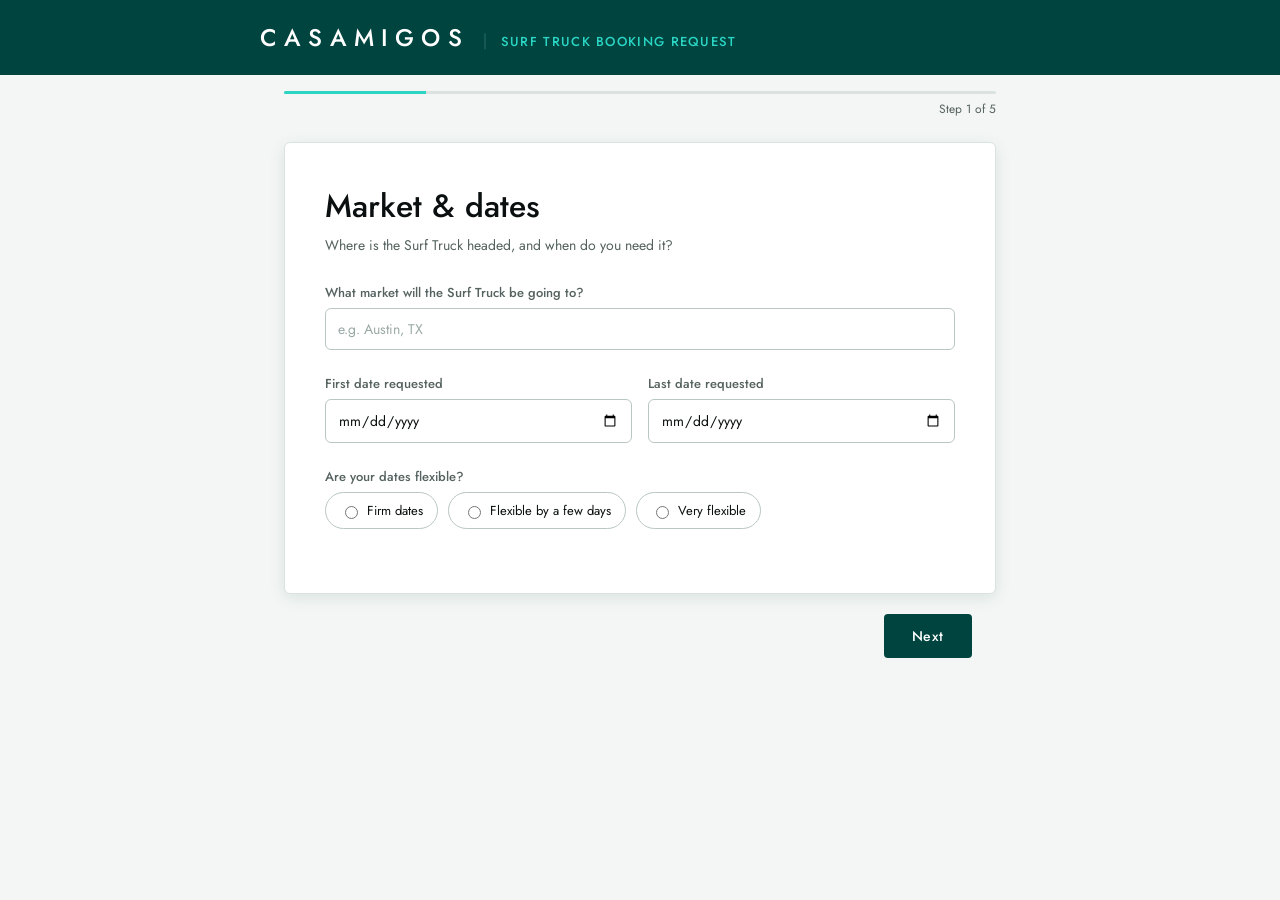
==== index.html @ 471f3a27 "Add Casamigos Surf Truck booking request form Co-Authored-By: Claude Sonnet 5.5 <noreply@anthropic.c" ====
<!DOCTYPE html>
<html lang="en">

<head>
  <meta charset="UTF-8" />
  <meta name="viewport" content="width=device-width, initial-scale=1.0" />
  <title>Casamigos Surf Truck Booking Request</title>
  <link rel="preconnect" href="https://fonts.googleapis.com">
  <link rel="preconnect" href="https://fonts.gstatic.com" crossorigin>
  <link
    href="https://fonts.googleapis.com/css2?family=Jost:wght@300;400;500;600&display=swap"
    rel="stylesheet">
  <link rel="stylesheet" href="styles.css" />
</head>

<body>

  <header class="app-header">
    <div class="brand">
      <span class="brand-mark">CASAMIGOS</span>
      <span class="brand-sep">|</span>
      <span class="brand-sub">Surf Truck Booking Request</span>
    </div>
  </header>

  <div class="progress-wrap">
    <div class="progress-track">
      <div class="progress-fill" id="progressFill"></div>
    </div>
    <div class="step-label" id="stepLabel">Step 1 of 5</div>
  </div>

  <main class="form-shell">

    <!-- STEP 1: MARKET & DATES -->
    <section class="step active" data-step="1">
      <h1>Market &amp; dates</h1>
      <p class="step-desc">Where is the Surf Truck headed, and when do you need it?</p>

      <div class="field">
        <label for="market">What market will the Surf Truck be going to?</label>
        <input type="text" id="market" placeholder="e.g. Austin, TX" />
      </div>

      <div class="field-row">
        <div class="field">
          <label for="startDate">First date requested</label>
          <input type="date" id="startDate" />
        </div>
        <div class="field">
          <label for="endDate">Last date requested</label>
          <input type="date" id="endDate" />
        </div>
      </div>

      <div class="field">
        <label>Are your dates flexible?</label>
        <div class="radio-row">
          <label class="radio-pill"><input type="radio" name="flexible" value="Firm dates"> Firm dates</label>
          <label class="radio-pill"><input type="radio" name="flexible" value="Flexible by a few days"> Flexible by a few
            days</label>
          <label class="radio-pill"><input type="radio" name="flexible" value="Very flexible"> Very flexible</label>
        </div>
      </div>
    </section>

    <!-- STEP 2: USAGE -->
    <section class="step" data-step="2">
      <h1>How will the Surf Truck be used?</h1>
      <p class="step-desc">Pick the closest fit. This helps us plan staffing and logistics.</p>

      <div class="asset-grid">
        <div class="asset-card" data-use="Commercial Blitzing">
          <div class="asset-icon">🏪</div>
          <h3>Commercial Blitzing</h3>
          <p class="asset-desc">Multi-stop route to accounts, bars, restaurants and retailers.</p>
        </div>
        <div class="asset-card" data-use="Small Event">
          <div class="asset-icon">🥂</div>
          <h3>Small Event</h3>
          <p class="asset-desc">Private party, account tasting, or local gathering.</p>
        </div>
        <div class="asset-card" data-use="Large Event">
          <div class="asset-icon">🎪</div>
          <h3>Large Event</h3>
          <p class="asset-desc">Festival, concert, sponsorship or major public activation.</p>
        </div>
      </div>

      <div class="field-group" id="usageDetails" hidden>
        <h2 class="subsection-heading">Tell us more</h2>

        <div class="field">
          <label for="eventName" id="eventNameLabel">Event name</label>
          <input type="text" id="eventName" placeholder="e.g. Austin Food + Wine Festival" />
        </div>

        <div class="field" data-use="Small Event,Large Event">
          <label for="attendance">Expected attendance</label>
          <select id="attendance">
            <option value="">Select one</option>
            <option>Under 100</option>
            <option>100–500</option>
            <option>500–2,000</option>
            <option>2,000–10,000</option>
            <option>10,000+</option>
          </select>
        </div>

        <div class="field" data-use="Commercial Blitzing">
          <label for="stops"># of stops planned (multi-stop route)</label>
          <input type="number" id="stops" min="1" placeholder="e.g. 8" />
        </div>

        <div class="field-row">
          <div class="field">
            <label for="dailyStart">Daily start time</label>
            <input type="time" id="dailyStart" value="12:00" />
          </div>
          <div class="field">
            <label for="dailyEnd">Daily end time</label>
            <input type="time" id="dailyEnd" value="18:00" />
          </div>
        </div>

        <div class="field" data-use="Small Event,Large Event">
          <label>Will the truck be parked in a fixed spot or moving?</label>
          <div class="radio-row">
            <label class="radio-pill"><input type="radio" name="mobility" value="Stationary"> Stationary</label>
            <label class="radio-pill"><input type="radio" name="mobility" value="Moving"> Moving</label>
            <label class="radio-pill"><input type="radio" name="mobility" value="Both"> Both</label>
          </div>
        </div>

        <div class="field" data-use="Small Event,Large Event">
          <label>Is this a public or private event?</label>
          <div class="radio-row">
            <label class="radio-pill"><input type="radio" name="publicPrivate" value="Public"> Public</label>
            <label class="radio-pill"><input type="radio" name="publicPrivate" value="Private"> Private</label>
          </div>
        </div>
      </div>
    </section>

    <!-- STEP 3: LOGISTICS -->
    <section class="step" data-step="3">
      <h1>Logistics</h1>
      <p class="step-desc">A few details to make sure the truck arrives ready to go.</p>

      <div class="field">
        <label>Is there a safe, legal parking spot for the truck at each stop or location?</label>
        <div class="radio-row">
          <label class="radio-pill"><input type="radio" name="parking" value="Yes"> Yes</label>
          <label class="radio-pill"><input type="radio" name="parking" value="No"> No</label>
          <label class="radio-pill"><input type="radio" name="parking" value="Not sure"> Not sure</label>
        </div>
      </div>

      <div class="field">
        <label>Are any permits, event passes or venue approvals required?</label>
        <div class="radio-row">
          <label class="radio-pill"><input type="radio" name="permits" value="Yes"> Yes</label>
          <label class="radio-pill"><input type="radio" name="permits" value="No"> No</label>
          <label class="radio-pill"><input type="radio" name="permits" value="Not sure"> Not sure</label>
        </div>
      </div>

      <div class="field">
        <label>Will samples be poured or served from the truck?</label>
        <div class="radio-row">
          <label class="radio-pill"><input type="radio" name="sampling" value="Yes"> Yes</label>
          <label class="radio-pill"><input type="radio" name="sampling" value="No"> No</label>
          <label class="radio-pill"><input type="radio" name="sampling" value="Not sure"> Not sure</label>
        </div>
      </div>

      <div class="field">
        <label>Who will staff the truck on-site?</label>
        <div class="radio-row">
          <label class="radio-pill"><input type="radio" name="staffing" value="Market team"> Market team</label>
          <label class="radio-pill"><input type="radio" name="staffing" value="Brand ambassadors / agency"> Brand
            ambassadors / agency</label>
          <label class="radio-pill"><input type="radio" name="staffing" value="Need help"> Need help</label>
        </div>
      </div>

      <div class="field">
        <label for="deliveryAddress">Delivery / pickup address (optional)</label>
        <input type="text" id="deliveryAddress" placeholder="Street address, city, state" />
      </div>

      <div class="field">
        <label for="notes">Additional notes or special requests</label>
        <textarea id="notes" rows="3" placeholder="Anything else the team should know"></textarea>
      </div>
    </section>

    <!-- STEP 4: CONTACT -->
    <section class="step" data-step="4">
      <h1>Primary contact</h1>
      <p class="step-desc">Who is the primary point of contact for the market?</p>

      <div class="field">
        <label for="pocName">Primary point of contact</label>
        <input type="text" id="pocName" placeholder="Jane Doe" />
      </div>

      <div class="field-row">
        <div class="field">
          <label for="pocEmail">Point of contact email</label>
          <input type="email" id="pocEmail" placeholder="jane@example.com" />
        </div>
        <div class="field">
          <label for="pocPhone">Point of contact phone number</label>
          <input type="tel" id="pocPhone" placeholder="(555) 555-5555" />
        </div>
      </div>

      <div class="field">
        <label for="pocRole">Role / title (optional)</label>
        <input type="text" id="pocRole" placeholder="e.g. Market Manager" />
      </div>
    </section>

    <!-- STEP 5: REVIEW -->
    <section class="step" data-step="5">
      <h1>Review &amp; submit</h1>
      <p class="step-desc">Confirm the details below before sending your request.</p>

      <div class="review-card">
        <div class="review-row"><span>Market</span><span id="rvMarket">—</span></div>
        <div class="review-row"><span>Dates</span><span id="rvDates">—</span></div>
        <div class="review-row"><span>Duration</span><span id="rvDuration">—</span></div>
        <div class="review-row"><span>Usage</span><span id="rvUse">—</span></div>
        <div class="review-row"><span>Contact</span><span id="rvContact">—</span></div>
        <div class="review-row"><span>Phone</span><span id="rvPhone">—</span></div>
      </div>

      <button class="btn-primary btn-submit" id="submitBtn">Request the Surf Truck</button>
    </section>

    <!-- CONFIRMATION -->
    <section class="step" data-step="confirm">
      <div class="confirm-wrap">
        <div class="confirm-check">✓</div>
        <h1>Your request has been submitted</h1>
        <p class="step-desc">Submitted <span id="confirmTime"></span>. The team will follow up at
          <span id="confirmEmail">your email</span> with next steps.
        </p>
      </div>

      <ol class="workflow-tracker">
        <li class="workflow-step done">
          <span class="workflow-dot">1</span>
          <div class="workflow-copy">
            <h3>Submitted</h3>
            <p>Your request has been received and logged.</p>
          </div>
        </li>
        <li class="workflow-step">
          <span class="workflow-dot">2</span>
          <div class="workflow-copy">
            <h3>Review</h3>
            <p>The team checks truck availability and logistics for your market and dates.</p>
          </div>
        </li>
        <li class="workflow-step">
          <span class="workflow-dot">3</span>
          <div class="workflow-copy">
            <h3>Approved &amp; scheduled</h3>
            <p>Your booking is confirmed and added to the Surf Truck calendar.</p>
          </div>
        </li>
        <li class="workflow-step">
          <span class="workflow-dot">4</span>
          <div class="workflow-copy">
            <h3>Delivery &amp; execution</h3>
            <p>The truck arrives in market and your activation runs.</p>
          </div>
        </li>
        <li class="workflow-step">
          <span class="workflow-dot">5</span>
          <div class="workflow-copy">
            <h3>Return &amp; recap</h3>
            <p>The truck is returned and a post-activation recap is shared.</p>
          </div>
        </li>
      </ol>
    </section>

    <!-- NAV -->
    <div class="nav-row">
      <button class="btn-secondary" id="backBtn">Back</button>
      <button class="btn-primary" id="nextBtn">Next</button>
    </div>

  </main>

  <script src="script.js"></script>
</body>

</html>
---- styles.css ----
:root {
  --accent: #2ad5c4;          /* Casamigos teal */
  --accent-dark: #00443f;     /* Casamigos deep green */
  --accent-soft: rgba(42, 213, 196, 0.14);
  --ink: #0b0f0f;
  --ink-soft: #55625f;
  --border: #dbe3e1;
  --border-strong: #b9c7c4;
  --bg: #f3f6f5;
  --surface: #ffffff;
  --surface-alt: #f6f9f8;
  --black: #00443f;
  --radius: 6px;
  --shadow: 0 4px 16px rgba(0, 68, 63, 0.10);
}

* { box-sizing: border-box; }

body {
  margin: 0;
  font-family: 'Jost', 'Futura', Arial, sans-serif;
  background: var(--bg);
  color: var(--ink);
  min-height: 100vh;
}

[hidden] { display: none !important; }

.app-header {
  background: var(--accent-dark);
  padding: 20px 24px;
}

.brand {
  max-width: 760px;
  margin: 0 auto;
  display: flex;
  align-items: baseline;
  gap: 14px;
}

.brand-mark {
  font-family: 'Jost', 'Futura', Arial, sans-serif;
  font-size: 24px;
  font-weight: 500;
  letter-spacing: 0.3em;
  color: #ffffff;
}

.brand-sep { color: #3d7a74; font-weight: 300; }

.brand-sub {
  font-size: 13px;
  color: var(--accent);
  font-weight: 500;
  letter-spacing: 0.1em;
  text-transform: uppercase;
}

.progress-wrap {
  max-width: 760px;
  margin: 0 auto;
  padding: 16px 24px 0;
}

.progress-track {
  height: 3px;
  background: var(--border);
  border-radius: 2px;
  overflow: hidden;
}

.progress-fill {
  height: 100%;
  width: 20%;
  background: var(--accent);
  transition: width 0.3s ease;
}

.step-label {
  font-size: 12px;
  color: var(--ink-soft);
  margin-top: 6px;
  text-align: right;
}

.form-shell {
  max-width: 760px;
  margin: 24px auto 80px;
  padding: 0 24px;
}

.step {
  display: none;
  background: var(--surface);
  border: 1px solid var(--border);
  border-radius: var(--radius);
  box-shadow: var(--shadow);
  padding: 40px;
  animation: fadeIn 0.25s ease;
}

.step.active { display: block; }

@keyframes fadeIn {
  from { opacity: 0; transform: translateY(4px); }
  to { opacity: 1; transform: translateY(0); }
}

h1 {
  font-family: 'Jost', 'Futura', Arial, sans-serif;
  font-size: 32px;
  font-weight: 500;
  margin: 0 0 6px;
  color: var(--ink);
}

h2 {
  font-size: 18px;
  font-weight: 500;
  margin: 0 0 16px;
}

.step-desc {
  color: var(--ink-soft);
  font-size: 14px;
  margin: 0 0 28px;
}

/* Usage cards */
.asset-grid {
  display: grid;
  grid-template-columns: repeat(3, 1fr);
  gap: 16px;
  margin-bottom: 24px;
}

.asset-card {
  border: 2px solid var(--border);
  border-radius: var(--radius);
  background: var(--surface-alt);
  padding: 20px 16px;
  cursor: pointer;
  transition: border-color 0.15s, box-shadow 0.15s, background 0.15s;
}

.asset-card:hover {
  border-color: var(--border-strong);
  box-shadow: var(--shadow);
}

.asset-card.selected {
  border-color: var(--accent);
  background: var(--accent-soft);
  box-shadow: 0 0 0 1px var(--accent);
}

.asset-icon { font-size: 30px; margin-bottom: 8px; }
.asset-card h3 { margin: 0 0 6px; font-size: 16px; font-weight: 700; }
.asset-desc { font-size: 13px; color: var(--ink-soft); margin: 0; line-height: 1.4; }

/* Fields */
.field { margin-bottom: 24px; }

.field-group {
  margin-bottom: 24px;
  padding: 20px;
  background: var(--surface-alt);
  border: 1px solid var(--border);
  border-radius: var(--radius);
}

.field-group .field:last-child { margin-bottom: 0; }

.subsection-heading {
  font-size: 12px;
  font-weight: 700;
  letter-spacing: 0.12em;
  text-transform: uppercase;
  color: var(--accent-dark);
  margin: 0 0 16px;
}

.field-row {
  display: grid;
  grid-template-columns: 1fr 1fr;
  gap: 16px;
}

label {
  display: block;
  font-size: 13px;
  font-weight: 500;
  color: var(--ink-soft);
  margin-bottom: 6px;
}

input[type=text], input[type=email], input[type=tel], input[type=date],
input[type=time], input[type=number], select, textarea {
  width: 100%;
  font-family: inherit;
  font-size: 14px;
  padding: 10px 12px;
  border: 1px solid var(--border-strong);
  border-radius: 6px;
  background: #fff;
  color: var(--ink);
}

input::placeholder, textarea::placeholder { color: #9aa9a6; }

input:focus, select:focus, textarea:focus {
  outline: none;
  border-color: var(--accent);
  box-shadow: 0 0 0 1px var(--accent);
}

textarea { resize: vertical; }

.radio-row { display: flex; flex-wrap: wrap; gap: 10px; }

.radio-pill {
  display: flex;
  align-items: center;
  gap: 6px;
  border: 1px solid var(--border-strong);
  border-radius: 20px;
  padding: 8px 14px;
  font-size: 13px;
  font-weight: 400;
  color: var(--ink);
  background: #fff;
  cursor: pointer;
  margin: 0;
}

.radio-pill input { accent-color: var(--accent-dark); }

.radio-pill:has(input:checked) {
  border-color: var(--accent);
  background: var(--accent-soft);
  color: var(--accent-dark);
  font-weight: 500;
}

/* Review */
.review-card {
  border: 1px solid var(--border);
  border-radius: var(--radius);
  background: var(--surface-alt);
  padding: 16px 20px;
  margin-bottom: 20px;
}

.review-row {
  display: flex;
  justify-content: space-between;
  gap: 16px;
  font-size: 14px;
  padding: 8px 0;
  border-bottom: 1px solid var(--border);
}

.review-row:last-child { border-bottom: none; }
.review-row span:first-child { color: var(--ink-soft); }
.review-row span:last-child { font-weight: 500; text-align: right; }

/* Buttons */
.btn-primary, .btn-secondary {
  font-family: inherit;
  font-size: 14px;
  font-weight: 500;
  padding: 11px 28px;
  border-radius: 4px;
  border: none;
  cursor: pointer;
  transition: background 0.15s, box-shadow 0.15s, opacity 0.15s;
}

.btn-primary {
  background: var(--black);
  color: #ffffff;
  font-weight: 500;
  letter-spacing: 0.04em;
}

.btn-primary:hover { background: #006a62; box-shadow: var(--shadow); }

.btn-secondary {
  background: transparent;
  color: var(--ink);
  border: 1px solid var(--border-strong);
}

.btn-secondary:hover { background: var(--surface-alt); }
.btn-secondary:disabled { visibility: hidden; }

.btn-submit { width: 100%; padding: 14px; font-size: 15px; }

.nav-row {
  max-width: 760px;
  margin: 20px auto 0;
  padding: 0 24px;
  display: flex;
  justify-content: space-between;
}

/* Confirmation */
.confirm-wrap { text-align: center; padding: 20px 0; }

.confirm-check {
  width: 56px;
  height: 56px;
  line-height: 56px;
  border-radius: 50%;
  background: var(--accent);
  color: var(--accent-dark);
  font-size: 28px;
  font-weight: 700;
  margin: 0 auto 20px;
}

.workflow-tracker { list-style: none; margin: 32px 0 0; padding: 0; }

.workflow-step {
  display: flex;
  gap: 16px;
  padding-bottom: 28px;
  position: relative;
}

.workflow-step::before {
  content: '';
  position: absolute;
  left: 13px;
  top: 28px;
  bottom: 0;
  width: 2px;
  background: var(--border);
}

.workflow-step:last-child::before { display: none; }
.workflow-step.done::before { background: var(--accent); }

.workflow-dot {
  flex: none;
  width: 28px;
  height: 28px;
  border-radius: 50%;
  background: var(--border);
  color: var(--ink-soft);
  font-size: 13px;
  font-weight: 700;
  display: flex;
  align-items: center;
  justify-content: center;
  z-index: 1;
}

.workflow-step.done .workflow-dot { background: var(--accent); color: var(--accent-dark); }

.workflow-copy h3 { margin: 0 0 2px; font-size: 14px; font-weight: 700; }
.workflow-copy p { margin: 0; font-size: 13px; color: var(--ink-soft); line-height: 1.4; }

@media (max-width: 700px) {
  .asset-grid { grid-template-columns: 1fr; }
  .field-row { grid-template-columns: 1fr; }
  .step { padding: 24px; }
  .brand { flex-wrap: wrap; gap: 4px 14px; }
}
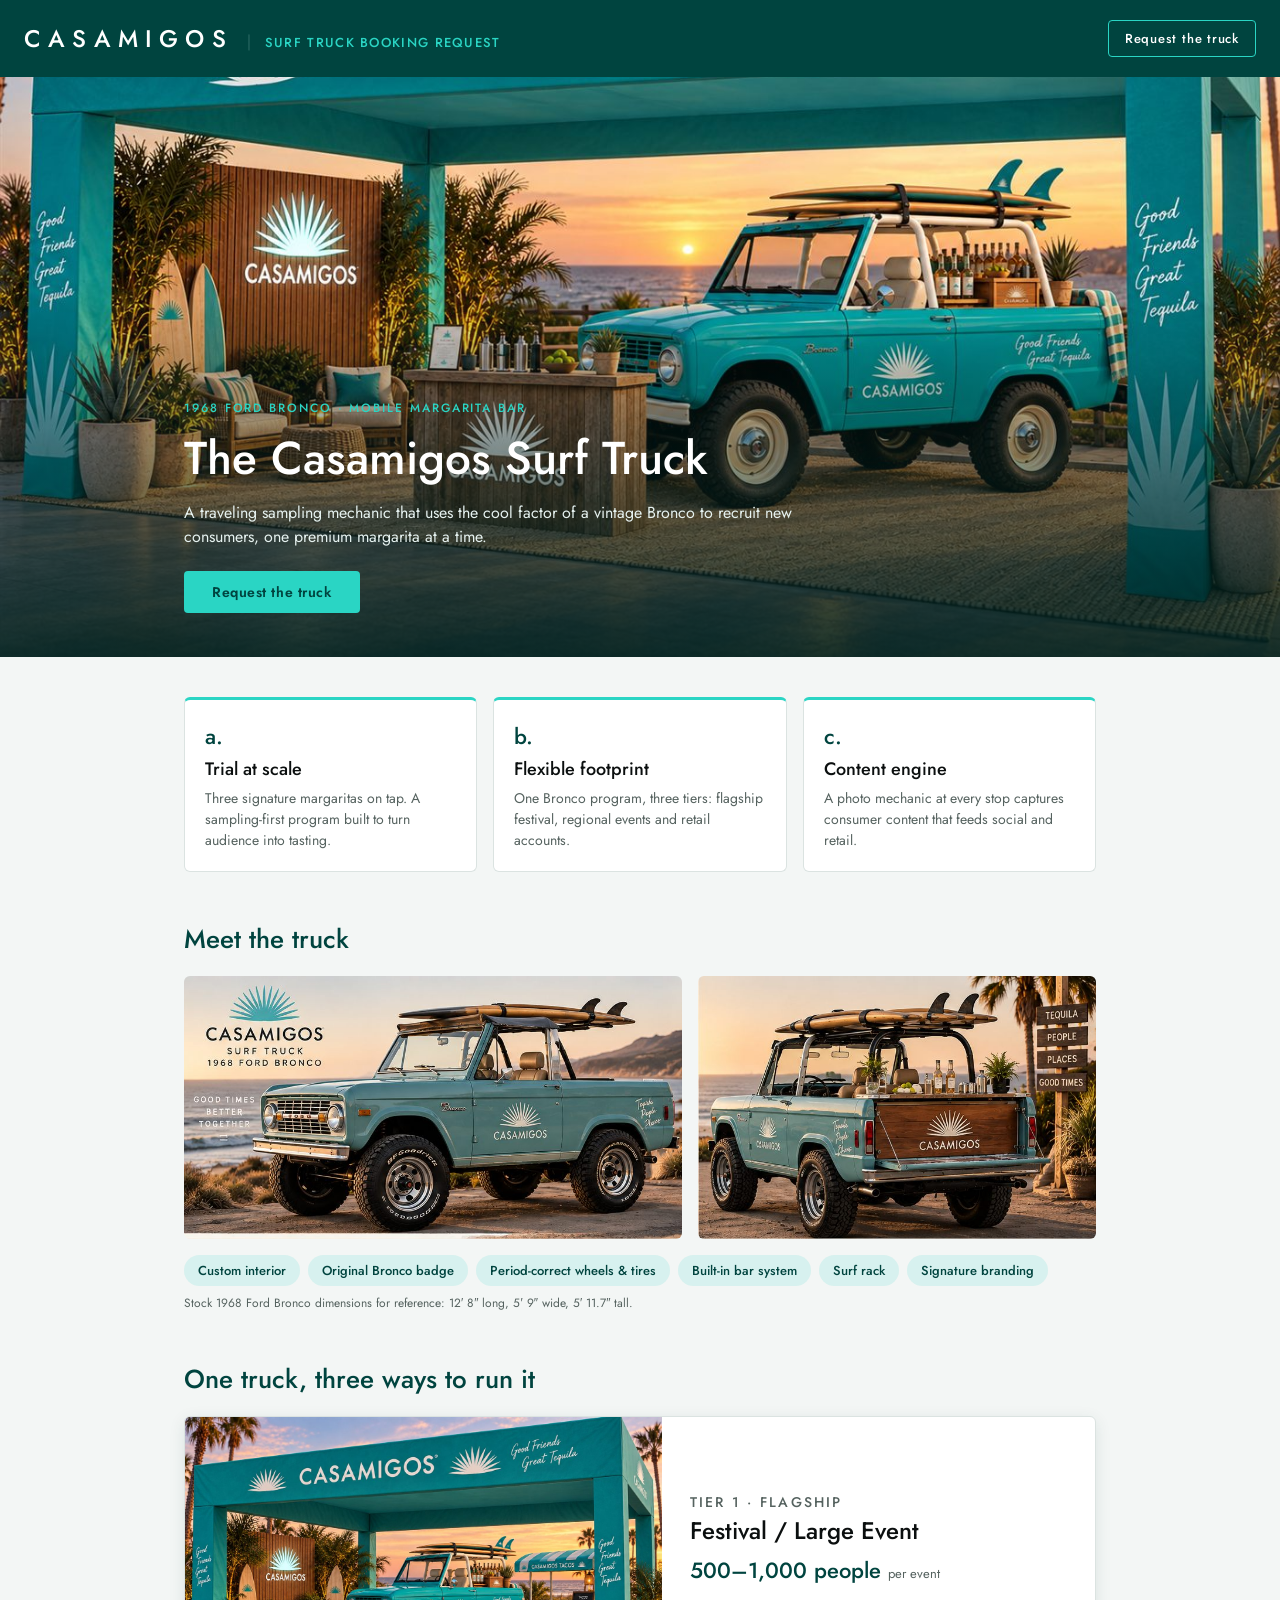
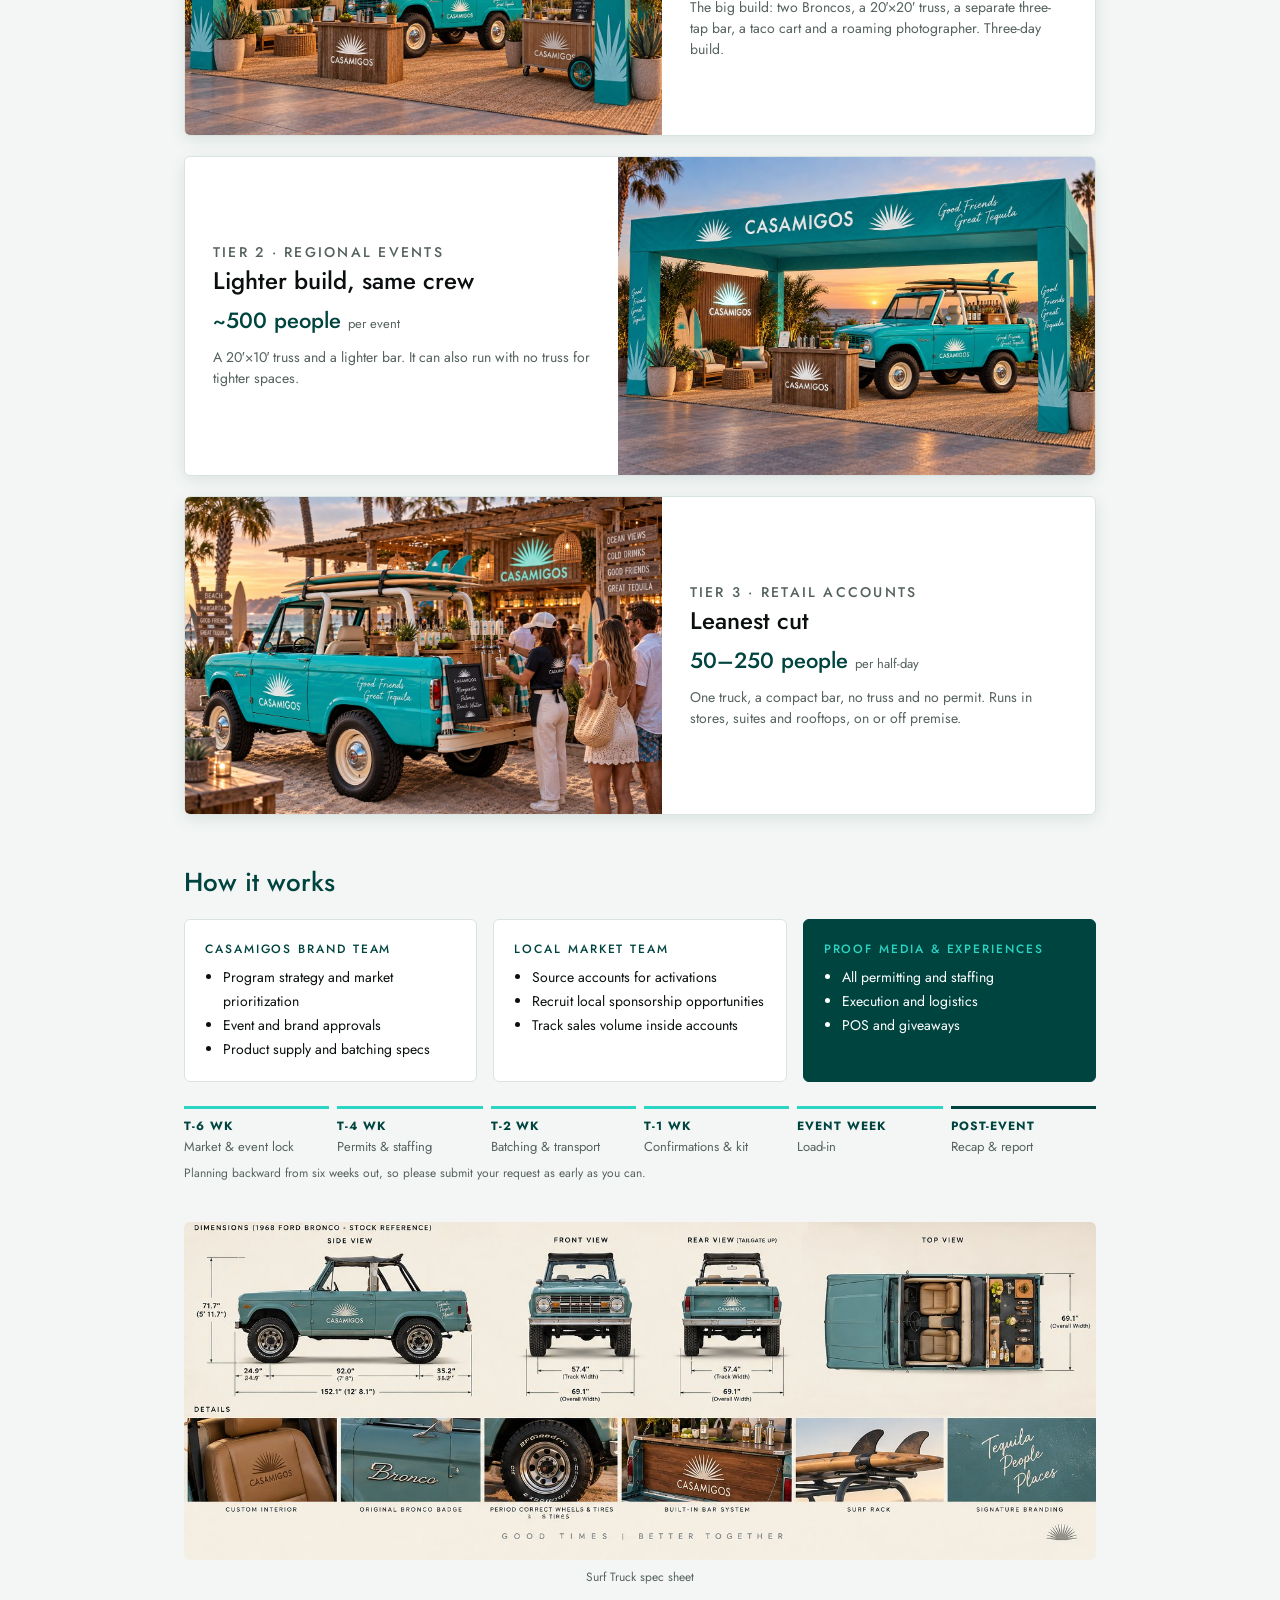
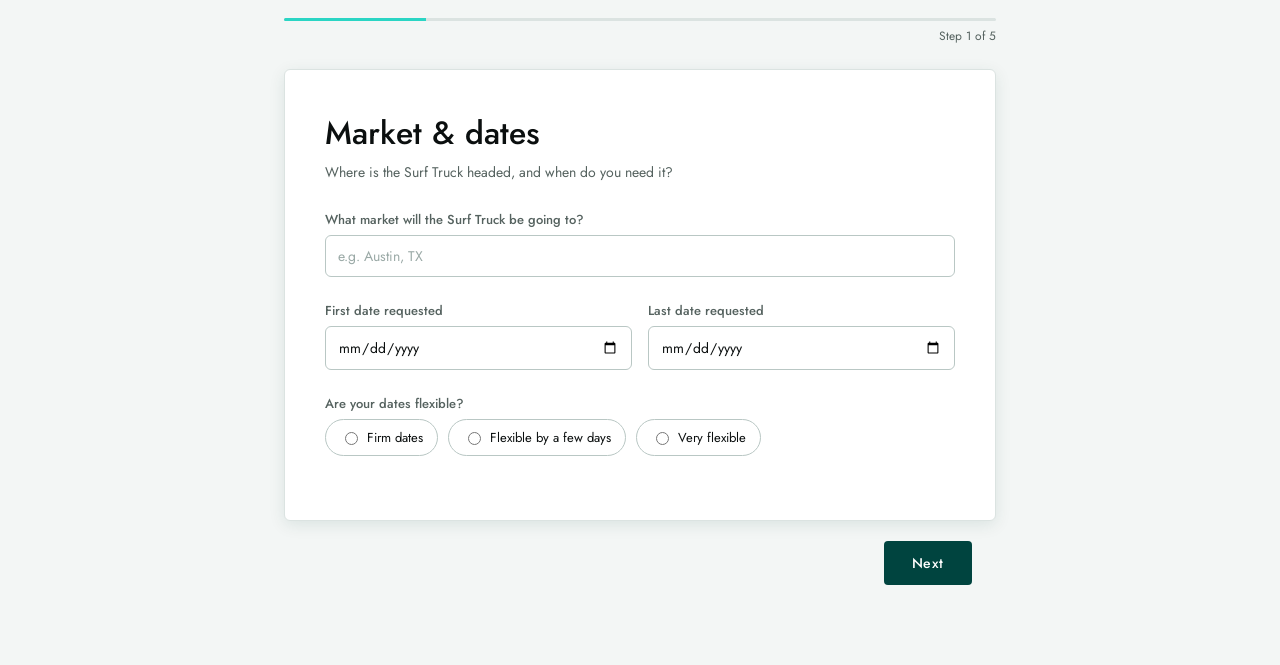
==== commit 76177c34: "Add Surf Truck showcase section with deck highlights and photos Co-Authored-By: Claude Sonnet 5.5 <n" ====
--- a/index.html
+++ b/index.html
@@ -21,7 +21,137 @@
       <span class="brand-sep">|</span>
       <span class="brand-sub">Surf Truck Booking Request</span>
     </div>
+    <a class="header-cta" href="#request">Request the truck</a>
   </header>
+
+  <!-- SHOWCASE -->
+  <section class="showcase">
+
+    <div class="hero" style="background-image:url('images/tier2.jpg')">
+      <div class="hero-overlay">
+        <p class="eyebrow">1968 Ford Bronco · Mobile Margarita Bar</p>
+        <h1 class="hero-title">The Casamigos Surf Truck</h1>
+        <p class="hero-copy">A traveling sampling mechanic that uses the cool factor of a vintage Bronco to recruit
+          new consumers, one premium margarita at a time.</p>
+        <a class="btn-primary hero-btn" href="#request">Request the truck</a>
+      </div>
+    </div>
+
+    <div class="showcase-inner">
+
+      <div class="pillars">
+        <div class="pillar">
+          <span class="pillar-letter">a.</span>
+          <h3>Trial at scale</h3>
+          <p>Three signature margaritas on tap. A sampling-first program built to turn audience into tasting.</p>
+        </div>
+        <div class="pillar">
+          <span class="pillar-letter">b.</span>
+          <h3>Flexible footprint</h3>
+          <p>One Bronco program, three tiers: flagship festival, regional events and retail accounts.</p>
+        </div>
+        <div class="pillar">
+          <span class="pillar-letter">c.</span>
+          <h3>Content engine</h3>
+          <p>A photo mechanic at every stop captures consumer content that feeds social and retail.</p>
+        </div>
+      </div>
+
+      <h2 class="section-title">Meet the truck</h2>
+      <div class="truck-gallery">
+        <img src="images/hero.jpg" alt="Casamigos Surf Truck, 1968 Ford Bronco, front three-quarter view" loading="lazy" />
+        <img src="images/truck-rear.jpg" alt="Casamigos Surf Truck rear view with tailgate bar" loading="lazy" />
+      </div>
+      <ul class="spec-chips">
+        <li>Custom interior</li>
+        <li>Original Bronco badge</li>
+        <li>Period-correct wheels &amp; tires</li>
+        <li>Built-in bar system</li>
+        <li>Surf rack</li>
+        <li>Signature branding</li>
+      </ul>
+      <p class="fine-print">Stock 1968 Ford Bronco dimensions for reference: 12′ 8″ long, 5′ 9″ wide, 5′ 11.7″ tall.</p>
+
+      <h2 class="section-title">One truck, three ways to run it</h2>
+      <div class="tier-list">
+        <article class="tier-card">
+          <img src="images/tier1.jpg" alt="Flagship build with truss, bar, taco cart and the Surf Truck" loading="lazy" />
+          <div class="tier-body">
+            <p class="eyebrow">Tier 1 · Flagship</p>
+            <h3>Festival / Large Event</h3>
+            <p class="tier-people">500–1,000 people <span>per event</span></p>
+            <p>The big build: two Broncos, a 20′×20′ truss, a separate three-tap bar, a taco cart and a roaming
+              photographer. Three-day build.</p>
+          </div>
+        </article>
+        <article class="tier-card">
+          <img src="images/tier2.jpg" alt="Regional event build with truss and Surf Truck" loading="lazy" />
+          <div class="tier-body">
+            <p class="eyebrow">Tier 2 · Regional events</p>
+            <h3>Lighter build, same crew</h3>
+            <p class="tier-people">~500 people <span>per event</span></p>
+            <p>A 20′×10′ truss and a lighter bar. It can also run with no truss for tighter spaces.</p>
+          </div>
+        </article>
+        <article class="tier-card">
+          <img src="images/tier3.jpg" alt="Surf Truck pouring margaritas for guests at an account" loading="lazy" />
+          <div class="tier-body">
+            <p class="eyebrow">Tier 3 · Retail accounts</p>
+            <h3>Leanest cut</h3>
+            <p class="tier-people">50–250 people <span>per half-day</span></p>
+            <p>One truck, a compact bar, no truss and no permit. Runs in stores, suites and rooftops, on or off
+              premise.</p>
+          </div>
+        </article>
+      </div>
+
+      <h2 class="section-title">How it works</h2>
+      <div class="owners">
+        <div class="owner-card">
+          <p class="eyebrow">Casamigos brand team</p>
+          <ul>
+            <li>Program strategy and market prioritization</li>
+            <li>Event and brand approvals</li>
+            <li>Product supply and batching specs</li>
+          </ul>
+        </div>
+        <div class="owner-card">
+          <p class="eyebrow">Local market team</p>
+          <ul>
+            <li>Source accounts for activations</li>
+            <li>Recruit local sponsorship opportunities</li>
+            <li>Track sales volume inside accounts</li>
+          </ul>
+        </div>
+        <div class="owner-card owner-proof">
+          <p class="eyebrow">Proof Media &amp; Experiences</p>
+          <ul>
+            <li>All permitting and staffing</li>
+            <li>Execution and logistics</li>
+            <li>POS and giveaways</li>
+          </ul>
+        </div>
+      </div>
+
+      <ol class="timeline">
+        <li><b>T-6 wk</b>Market &amp; event lock</li>
+        <li><b>T-4 wk</b>Permits &amp; staffing</li>
+        <li><b>T-2 wk</b>Batching &amp; transport</li>
+        <li><b>T-1 wk</b>Confirmations &amp; kit</li>
+        <li><b>Event week</b>Load-in</li>
+        <li><b>Post-event</b>Recap &amp; report</li>
+      </ol>
+      <p class="fine-print">Planning backward from six weeks out, so please submit your request as early as you can.</p>
+
+      <figure class="spec-sheet">
+        <img src="images/truck-specs.jpg" alt="Surf Truck spec sheet with views, dimensions and details" loading="lazy" />
+        <figcaption>Surf Truck spec sheet</figcaption>
+      </figure>
+
+    </div>
+  </section>
+
+  <div id="request" class="request-anchor"></div>
 
   <div class="progress-wrap">
     <div class="progress-track">
--- a/styles.css
+++ b/styles.css
@@ -362,7 +362,135 @@
 .workflow-copy h3 { margin: 0 0 2px; font-size: 14px; font-weight: 700; }
 .workflow-copy p { margin: 0; font-size: 13px; color: var(--ink-soft); line-height: 1.4; }
 
+/* Header CTA + showcase */
+html { scroll-behavior: smooth; }
+.app-header { display: flex; align-items: center; justify-content: space-between; gap: 16px; }
+.brand { margin: 0; max-width: none; }
+.header-cta {
+  color: #fff;
+  text-decoration: none;
+  font-size: 13px;
+  font-weight: 500;
+  letter-spacing: 0.06em;
+  border: 1px solid var(--accent);
+  border-radius: 4px;
+  padding: 8px 16px;
+  white-space: nowrap;
+}
+.header-cta:hover { background: var(--accent); color: var(--accent-dark); }
+.request-anchor { scroll-margin-top: 0; }
+
+.eyebrow {
+  font-size: 12px;
+  font-weight: 500;
+  letter-spacing: 0.16em;
+  text-transform: uppercase;
+  color: var(--accent-dark);
+  margin: 0 0 8px;
+}
+
+.hero {
+  background-size: cover;
+  background-position: center 80%;
+  min-height: 580px;
+  display: flex;
+  align-items: flex-end;
+}
+.hero-overlay {
+  width: 100%;
+  padding: 120px max(24px, calc((100% - 912px) / 2)) 44px;
+  background: linear-gradient(180deg, rgba(0,34,31,0) 0%, rgba(0,34,31,0.35) 35%, rgba(0,34,31,0.9) 100%);
+}
+.hero-overlay > * { max-width: 620px; }
+.hero-overlay .eyebrow { color: var(--accent); }
+.hero-title { font-size: 46px; font-weight: 500; color: #fff; margin: 0 0 10px; }
+.hero-copy { color: #e6f2f0; font-size: 16px; line-height: 1.5; margin: 0 0 22px; }
+.hero-btn { display: inline-block; text-decoration: none; background: var(--accent); color: var(--accent-dark); font-weight: 600; }
+.hero-btn:hover { background: #fff; }
+
+.showcase-inner { max-width: 960px; margin: 0 auto; padding: 40px 24px 16px; }
+
+.section-title {
+  font-size: 26px;
+  font-weight: 500;
+  margin: 48px 0 18px;
+  color: var(--accent-dark);
+}
+
+.pillars { display: grid; grid-template-columns: repeat(3, 1fr); gap: 16px; }
+.pillar {
+  background: var(--surface);
+  border: 1px solid var(--border);
+  border-top: 3px solid var(--accent);
+  border-radius: var(--radius);
+  padding: 20px;
+}
+.pillar-letter { font-size: 22px; color: var(--accent-dark); font-weight: 500; }
+.pillar h3 { margin: 4px 0 6px; font-size: 18px; font-weight: 500; }
+.pillar p { margin: 0; font-size: 14px; line-height: 1.5; color: var(--ink-soft); }
+
+.truck-gallery { display: grid; grid-template-columns: 1.25fr 1fr; gap: 16px; }
+.truck-gallery img, .spec-sheet img { width: 100%; height: 100%; object-fit: cover; border-radius: var(--radius); display: block; }
+
+.spec-chips { list-style: none; display: flex; flex-wrap: wrap; gap: 8px; padding: 0; margin: 16px 0 8px; }
+.spec-chips li {
+  font-size: 13px;
+  padding: 6px 14px;
+  border-radius: 999px;
+  background: var(--accent-soft);
+  color: var(--accent-dark);
+  font-weight: 500;
+}
+.fine-print { font-size: 12px; color: var(--ink-soft); margin: 8px 0 0; }
+
+.tier-list { display: grid; gap: 20px; }
+.tier-card {
+  display: grid;
+  grid-template-columns: 1.1fr 1fr;
+  background: var(--surface);
+  border: 1px solid var(--border);
+  border-radius: var(--radius);
+  overflow: hidden;
+  box-shadow: var(--shadow);
+}
+.tier-card:nth-child(even) { grid-template-columns: 1fr 1.1fr; }
+.tier-card:nth-child(even) img { order: 2; }
+.tier-card img { width: 100%; height: 100%; min-height: 240px; object-fit: cover; display: block; }
+.tier-body { padding: 28px; display: flex; flex-direction: column; justify-content: center; }
+.tier-body h3 { margin: 0 0 6px; font-size: 24px; font-weight: 500; }
+.tier-body p { font-size: 14px; line-height: 1.5; color: var(--ink-soft); margin: 0; }
+.tier-body .tier-people { font-size: 22px; color: var(--accent-dark); font-weight: 500; margin: 0 0 10px; }
+.tier-people span { font-size: 13px; color: var(--ink-soft); font-weight: 400; }
+
+.owners { display: grid; grid-template-columns: repeat(3, 1fr); gap: 16px; }
+.owner-card { background: var(--surface); border: 1px solid var(--border); border-radius: var(--radius); padding: 20px; }
+.owner-card ul { margin: 0; padding-left: 18px; font-size: 14px; line-height: 1.7; }
+.owner-proof { background: var(--accent-dark); border-color: var(--accent-dark); color: #fff; }
+.owner-proof .eyebrow { color: var(--accent); }
+
+.timeline {
+  list-style: none;
+  display: grid;
+  grid-template-columns: repeat(6, 1fr);
+  gap: 8px;
+  padding: 0;
+  margin: 24px 0 0;
+}
+.timeline li { font-size: 13px; border-top: 3px solid var(--accent); padding-top: 8px; color: var(--ink-soft); }
+.timeline li:last-child { border-top-color: var(--accent-dark); }
+.timeline b { display: block; color: var(--accent-dark); font-size: 12px; letter-spacing: 0.08em; text-transform: uppercase; margin-bottom: 2px; }
+
+.spec-sheet { margin: 40px 0 0; }
+.spec-sheet figcaption { font-size: 12px; color: var(--ink-soft); margin-top: 8px; text-align: center; }
+
 @media (max-width: 700px) {
+  .hero { min-height: 380px; }
+  .hero-title { font-size: 34px; }
+  .pillars, .owners, .truck-gallery { grid-template-columns: 1fr; }
+  .tier-card, .tier-card:nth-child(even) { grid-template-columns: 1fr; }
+  .tier-card:nth-child(even) img { order: 0; }
+  .timeline { grid-template-columns: repeat(2, 1fr); }
+  .header-cta { display: none; }
   .asset-grid { grid-template-columns: 1fr; }
   .field-row { grid-template-columns: 1fr; }
   .step { padding: 24px; }
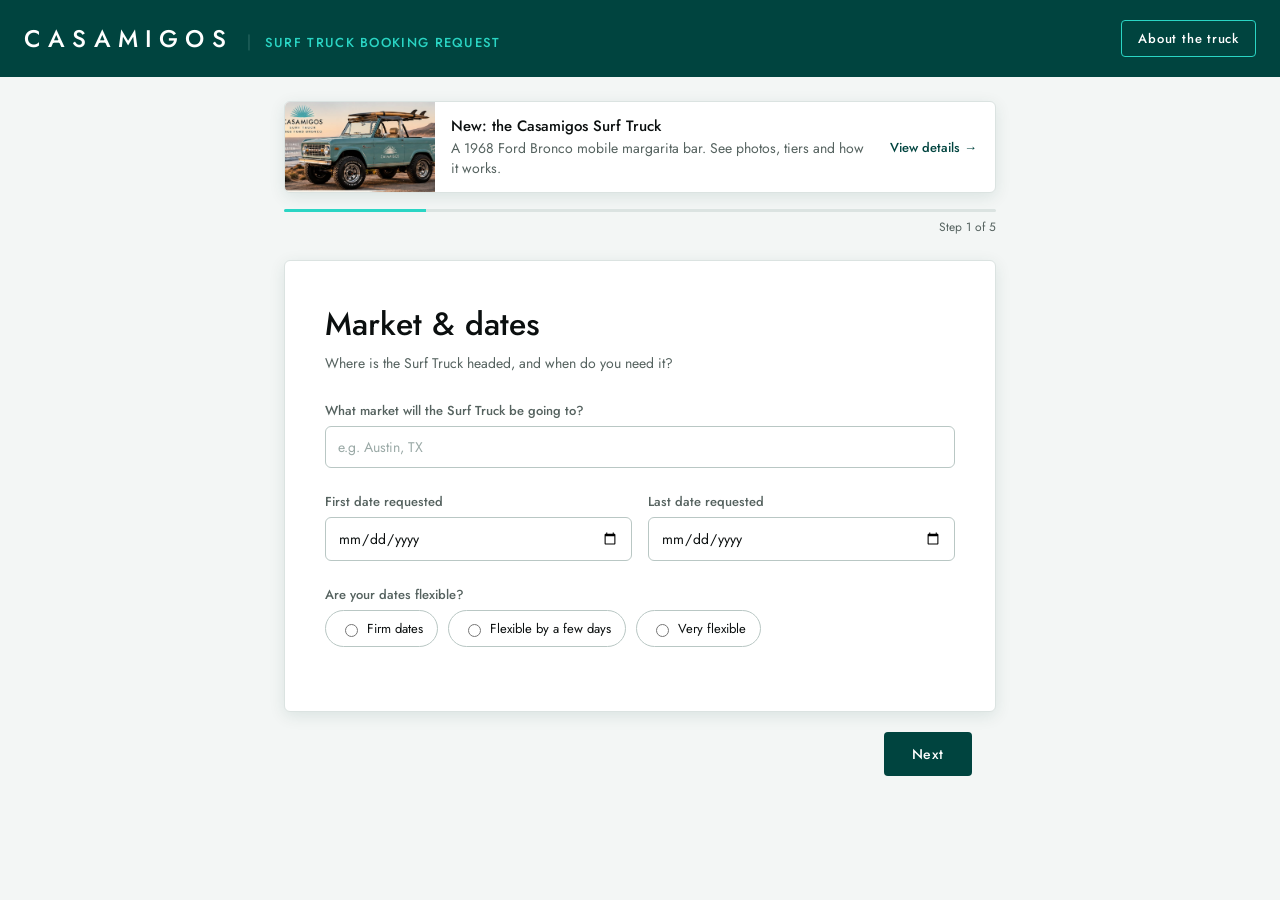
==== commit 6e32e1b7: "Move truck details to separate page; slim banner on form page Co-Authored-By: Claude Sonnet 5.5 <nor" ====
--- a/index.html
+++ b/index.html
@@ -21,135 +21,17 @@
       <span class="brand-sep">|</span>
       <span class="brand-sub">Surf Truck Booking Request</span>
     </div>
-    <a class="header-cta" href="#request">Request the truck</a>
+    <a class="header-cta" href="truck.html">About the truck</a>
   </header>
 
-  <!-- SHOWCASE -->
-  <section class="showcase">
-
-    <div class="hero" style="background-image:url('images/tier2.jpg')">
-      <div class="hero-overlay">
-        <p class="eyebrow">1968 Ford Bronco · Mobile Margarita Bar</p>
-        <h1 class="hero-title">The Casamigos Surf Truck</h1>
-        <p class="hero-copy">A traveling sampling mechanic that uses the cool factor of a vintage Bronco to recruit
-          new consumers, one premium margarita at a time.</p>
-        <a class="btn-primary hero-btn" href="#request">Request the truck</a>
-      </div>
-    </div>
-
-    <div class="showcase-inner">
-
-      <div class="pillars">
-        <div class="pillar">
-          <span class="pillar-letter">a.</span>
-          <h3>Trial at scale</h3>
-          <p>Three signature margaritas on tap. A sampling-first program built to turn audience into tasting.</p>
-        </div>
-        <div class="pillar">
-          <span class="pillar-letter">b.</span>
-          <h3>Flexible footprint</h3>
-          <p>One Bronco program, three tiers: flagship festival, regional events and retail accounts.</p>
-        </div>
-        <div class="pillar">
-          <span class="pillar-letter">c.</span>
-          <h3>Content engine</h3>
-          <p>A photo mechanic at every stop captures consumer content that feeds social and retail.</p>
-        </div>
-      </div>
-
-      <h2 class="section-title">Meet the truck</h2>
-      <div class="truck-gallery">
-        <img src="images/hero.jpg" alt="Casamigos Surf Truck, 1968 Ford Bronco, front three-quarter view" loading="lazy" />
-        <img src="images/truck-rear.jpg" alt="Casamigos Surf Truck rear view with tailgate bar" loading="lazy" />
-      </div>
-      <ul class="spec-chips">
-        <li>Custom interior</li>
-        <li>Original Bronco badge</li>
-        <li>Period-correct wheels &amp; tires</li>
-        <li>Built-in bar system</li>
-        <li>Surf rack</li>
-        <li>Signature branding</li>
-      </ul>
-      <p class="fine-print">Stock 1968 Ford Bronco dimensions for reference: 12′ 8″ long, 5′ 9″ wide, 5′ 11.7″ tall.</p>
-
-      <h2 class="section-title">One truck, three ways to run it</h2>
-      <div class="tier-list">
-        <article class="tier-card">
-          <img src="images/tier1.jpg" alt="Flagship build with truss, bar, taco cart and the Surf Truck" loading="lazy" />
-          <div class="tier-body">
-            <p class="eyebrow">Tier 1 · Flagship</p>
-            <h3>Festival / Large Event</h3>
-            <p class="tier-people">500–1,000 people <span>per event</span></p>
-            <p>The big build: two Broncos, a 20′×20′ truss, a separate three-tap bar, a taco cart and a roaming
-              photographer. Three-day build.</p>
-          </div>
-        </article>
-        <article class="tier-card">
-          <img src="images/tier2.jpg" alt="Regional event build with truss and Surf Truck" loading="lazy" />
-          <div class="tier-body">
-            <p class="eyebrow">Tier 2 · Regional events</p>
-            <h3>Lighter build, same crew</h3>
-            <p class="tier-people">~500 people <span>per event</span></p>
-            <p>A 20′×10′ truss and a lighter bar. It can also run with no truss for tighter spaces.</p>
-          </div>
-        </article>
-        <article class="tier-card">
-          <img src="images/tier3.jpg" alt="Surf Truck pouring margaritas for guests at an account" loading="lazy" />
-          <div class="tier-body">
-            <p class="eyebrow">Tier 3 · Retail accounts</p>
-            <h3>Leanest cut</h3>
-            <p class="tier-people">50–250 people <span>per half-day</span></p>
-            <p>One truck, a compact bar, no truss and no permit. Runs in stores, suites and rooftops, on or off
-              premise.</p>
-          </div>
-        </article>
-      </div>
-
-      <h2 class="section-title">How it works</h2>
-      <div class="owners">
-        <div class="owner-card">
-          <p class="eyebrow">Casamigos brand team</p>
-          <ul>
-            <li>Program strategy and market prioritization</li>
-            <li>Event and brand approvals</li>
-            <li>Product supply and batching specs</li>
-          </ul>
-        </div>
-        <div class="owner-card">
-          <p class="eyebrow">Local market team</p>
-          <ul>
-            <li>Source accounts for activations</li>
-            <li>Recruit local sponsorship opportunities</li>
-            <li>Track sales volume inside accounts</li>
-          </ul>
-        </div>
-        <div class="owner-card owner-proof">
-          <p class="eyebrow">Proof Media &amp; Experiences</p>
-          <ul>
-            <li>All permitting and staffing</li>
-            <li>Execution and logistics</li>
-            <li>POS and giveaways</li>
-          </ul>
-        </div>
-      </div>
-
-      <ol class="timeline">
-        <li><b>T-6 wk</b>Market &amp; event lock</li>
-        <li><b>T-4 wk</b>Permits &amp; staffing</li>
-        <li><b>T-2 wk</b>Batching &amp; transport</li>
-        <li><b>T-1 wk</b>Confirmations &amp; kit</li>
-        <li><b>Event week</b>Load-in</li>
-        <li><b>Post-event</b>Recap &amp; report</li>
-      </ol>
-      <p class="fine-print">Planning backward from six weeks out, so please submit your request as early as you can.</p>
-
-      <figure class="spec-sheet">
-        <img src="images/truck-specs.jpg" alt="Surf Truck spec sheet with views, dimensions and details" loading="lazy" />
-        <figcaption>Surf Truck spec sheet</figcaption>
-      </figure>
-
-    </div>
-  </section>
+  <a class="truck-banner" href="truck.html">
+    <img src="images/hero.jpg" alt="Casamigos Surf Truck, 1968 Ford Bronco" />
+    <span class="truck-banner-text">
+      <b>New: the Casamigos Surf Truck</b>
+      A 1968 Ford Bronco mobile margarita bar. See photos, tiers and how it works.
+    </span>
+    <span class="truck-banner-link">View details &rarr;</span>
+  </a>
 
   <div id="request" class="request-anchor"></div>
 
--- a/styles.css
+++ b/styles.css
@@ -362,6 +362,31 @@
 .workflow-copy h3 { margin: 0 0 2px; font-size: 14px; font-weight: 700; }
 .workflow-copy p { margin: 0; font-size: 13px; color: var(--ink-soft); line-height: 1.4; }
 
+/* Truck banner (form page) + CTA band */
+.truck-banner {
+  max-width: 712px;
+  margin: 24px auto 0;
+  display: flex;
+  align-items: center;
+  gap: 16px;
+  background: var(--surface);
+  border: 1px solid var(--border);
+  border-radius: var(--radius);
+  box-shadow: var(--shadow);
+  text-decoration: none;
+  color: var(--ink);
+  overflow: hidden;
+  width: calc(100% - 48px);
+}
+.truck-banner img { width: 150px; height: 90px; object-fit: cover; display: block; flex: none; }
+.truck-banner-text { font-size: 14px; color: var(--ink-soft); line-height: 1.4; flex: 1; padding: 8px 0; }
+.truck-banner-text b { display: block; color: var(--ink); font-size: 15px; font-weight: 500; margin-bottom: 2px; }
+.truck-banner-link { color: var(--accent-dark); font-weight: 500; font-size: 13px; padding-right: 18px; white-space: nowrap; }
+.truck-banner:hover { border-color: var(--accent); }
+.cta-band { background: var(--accent-dark); text-align: center; padding: 56px 24px; margin-top: 48px; }
+.cta-band h2 { color: #fff; margin: 0 0 20px; font-size: 28px; font-weight: 500; }
+.cta-band .hero-btn { display: inline-block; }
+
 /* Header CTA + showcase */
 html { scroll-behavior: smooth; }
 .app-header { display: flex; align-items: center; justify-content: space-between; gap: 16px; }
@@ -491,6 +516,9 @@
   .tier-card:nth-child(even) img { order: 0; }
   .timeline { grid-template-columns: repeat(2, 1fr); }
   .header-cta { display: none; }
+  .truck-banner { flex-wrap: wrap; }
+  .truck-banner img { width: 100%; height: 140px; }
+  .truck-banner-text, .truck-banner-link { padding: 0 16px 12px; }
   .asset-grid { grid-template-columns: 1fr; }
   .field-row { grid-template-columns: 1fr; }
   .step { padding: 24px; }
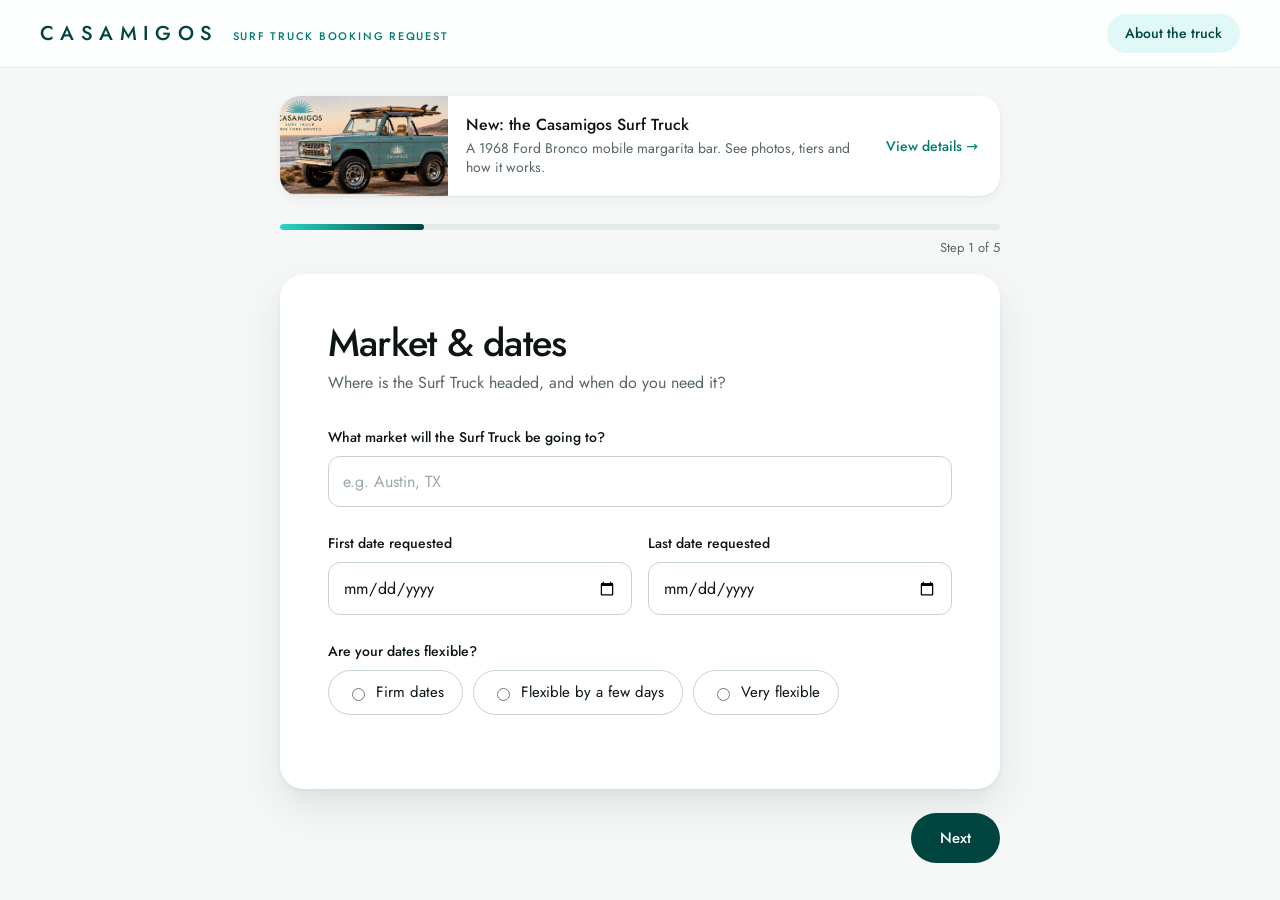
==== commit 63873a86: "Modernize design, fix side padding, update copy Co-Authored-By: Claude Sonnet 5.5 <noreply@anthropic" ====
--- a/index.html
+++ b/index.html
@@ -24,6 +24,8 @@
     <a class="header-cta" href="truck.html">About the truck</a>
   </header>
 
+  <div class="form-wrap">
+
   <a class="truck-banner" href="truck.html">
     <img src="images/hero.jpg" alt="Casamigos Surf Truck, 1968 Ford Bronco" />
     <span class="truck-banner-text">
@@ -32,8 +34,6 @@
     </span>
     <span class="truck-banner-link">View details &rarr;</span>
   </a>
-
-  <div id="request" class="request-anchor"></div>
 
   <div class="progress-wrap">
     <div class="progress-track">
@@ -308,6 +308,8 @@
 
   </main>
 
+  </div>
+
   <script src="script.js"></script>
 </body>
 
--- a/styles.css
+++ b/styles.css
@@ -1,526 +1,509 @@
 :root {
-  --accent: #2ad5c4;          /* Casamigos teal */
-  --accent-dark: #00443f;     /* Casamigos deep green */
-  --accent-soft: rgba(42, 213, 196, 0.14);
-  --ink: #0b0f0f;
-  --ink-soft: #55625f;
-  --border: #dbe3e1;
-  --border-strong: #b9c7c4;
-  --bg: #f3f6f5;
+  --green: #00443f;           /* Casamigos deep green */
+  --green-2: #006a62;
+  --teal: #2ad5c4;            /* Casamigos teal */
+  --teal-ink: #007a70;        /* teal that passes contrast on white */
+  --teal-soft: rgba(42, 213, 196, 0.14);
+  --ink: #0c1514;
+  --ink-soft: #566663;
+  --line: #e3ebe9;
+  --line-strong: #c5d4d1;
+  --bg: #f5f8f7;
   --surface: #ffffff;
-  --surface-alt: #f6f9f8;
-  --black: #00443f;
-  --radius: 6px;
-  --shadow: 0 4px 16px rgba(0, 68, 63, 0.10);
+  --radius: 20px;
+  --radius-sm: 12px;
+  --shadow-sm: 0 1px 2px rgba(0, 40, 36, 0.06), 0 4px 14px rgba(0, 40, 36, 0.05);
+  --shadow: 0 2px 4px rgba(0, 40, 36, 0.05), 0 18px 40px rgba(0, 40, 36, 0.10);
+  --gutter: clamp(20px, 5vw, 40px);
+  --font: 'Jost', 'Futura', system-ui, sans-serif;
 }
 
 * { box-sizing: border-box; }
+html { scroll-behavior: smooth; -webkit-text-size-adjust: 100%; }
+[hidden] { display: none !important; }
 
 body {
   margin: 0;
-  font-family: 'Jost', 'Futura', Arial, sans-serif;
+  font-family: var(--font);
   background: var(--bg);
   color: var(--ink);
   min-height: 100vh;
-}
-
-[hidden] { display: none !important; }
-
+  line-height: 1.5;
+  -webkit-font-smoothing: antialiased;
+}
+
+img { max-width: 100%; }
+
+.container {
+  width: min(1120px, 100% - 2 * var(--gutter));
+  margin-inline: auto;
+}
+
+/* ---------- Header ---------- */
 .app-header {
-  background: var(--accent-dark);
-  padding: 20px 24px;
-}
-
-.brand {
-  max-width: 760px;
-  margin: 0 auto;
+  position: sticky;
+  top: 0;
+  z-index: 20;
   display: flex;
-  align-items: baseline;
-  gap: 14px;
-}
-
+  align-items: center;
+  justify-content: space-between;
+  gap: 16px;
+  padding: 14px var(--gutter);
+  background: rgba(255, 255, 255, 0.82);
+  backdrop-filter: saturate(1.4) blur(14px);
+  -webkit-backdrop-filter: saturate(1.4) blur(14px);
+  border-bottom: 1px solid var(--line);
+}
+
+.brand { display: flex; align-items: baseline; gap: 14px; min-width: 0; }
 .brand-mark {
-  font-family: 'Jost', 'Futura', Arial, sans-serif;
-  font-size: 24px;
-  font-weight: 500;
-  letter-spacing: 0.3em;
-  color: #ffffff;
-}
-
-.brand-sep { color: #3d7a74; font-weight: 300; }
-
+  font-size: 20px;
+  font-weight: 500;
+  letter-spacing: 0.32em;
+  color: var(--green);
+}
+.brand-sep { display: none; }
 .brand-sub {
-  font-size: 13px;
-  color: var(--accent);
-  font-weight: 500;
-  letter-spacing: 0.1em;
+  font-size: 11px;
+  font-weight: 500;
+  letter-spacing: 0.16em;
   text-transform: uppercase;
-}
-
-.progress-wrap {
-  max-width: 760px;
-  margin: 0 auto;
-  padding: 16px 24px 0;
-}
-
-.progress-track {
-  height: 3px;
-  background: var(--border);
-  border-radius: 2px;
+  color: var(--teal-ink);
+}
+
+.header-cta {
+  flex: none;
+  text-decoration: none;
+  font-size: 14px;
+  font-weight: 500;
+  color: var(--green);
+  background: var(--teal-soft);
+  padding: 9px 18px;
+  border-radius: 999px;
+  transition: background 0.15s, color 0.15s;
+}
+.header-cta:hover { background: var(--green); color: #fff; }
+
+/* ---------- Buttons ---------- */
+.btn-primary, .btn-secondary {
+  font-family: inherit;
+  font-size: 15px;
+  font-weight: 500;
+  padding: 13px 28px;
+  border-radius: 999px;
+  border: 1px solid transparent;
+  cursor: pointer;
+  text-decoration: none;
+  display: inline-block;
+  transition: background 0.15s, color 0.15s, transform 0.15s, box-shadow 0.15s;
+}
+.btn-primary { background: var(--green); color: #fff; }
+.btn-primary:hover { background: var(--green-2); transform: translateY(-1px); box-shadow: var(--shadow-sm); }
+.btn-secondary { background: transparent; color: var(--ink); border-color: var(--line-strong); }
+.btn-secondary:hover { background: var(--surface); }
+.btn-secondary:disabled { visibility: hidden; }
+.btn-submit { width: 100%; padding: 16px; font-size: 16px; }
+
+.btn-teal { background: var(--teal); color: var(--green); font-weight: 600; }
+.btn-teal:hover { background: #fff; color: var(--green); }
+.btn-ghost { color: #fff; border-color: rgba(255, 255, 255, 0.45); background: rgba(255, 255, 255, 0.08); }
+.btn-ghost:hover { background: rgba(255, 255, 255, 0.2); }
+
+/* ======================================================
+   TRUCK PAGE
+   ====================================================== */
+.eyebrow {
+  font-size: 12px;
+  font-weight: 500;
+  letter-spacing: 0.18em;
+  text-transform: uppercase;
+  color: var(--teal-ink);
+  margin: 0 0 10px;
+}
+
+.hero {
+  position: relative;
+  margin-top: 20px;
+  min-height: clamp(460px, 62vh, 620px);
+  border-radius: 28px;
   overflow: hidden;
-}
-
-.progress-fill {
+  background-size: cover;
+  background-position: 70% 60%;
+  display: flex;
+  align-items: flex-end;
+  box-shadow: var(--shadow);
+}
+.hero::before {
+  content: '';
+  position: absolute;
+  inset: 0;
+  background:
+    linear-gradient(90deg, rgba(0, 38, 34, 0.88) 0%, rgba(0, 38, 34, 0.55) 45%, rgba(0, 38, 34, 0) 80%),
+    linear-gradient(0deg, rgba(0, 38, 34, 0.55) 0%, rgba(0, 38, 34, 0) 45%);
+}
+.hero-content {
+  position: relative;
+  padding: clamp(28px, 5vw, 56px);
+  max-width: 640px;
+}
+.hero-pill {
+  display: inline-block;
+  font-size: 12px;
+  letter-spacing: 0.14em;
+  text-transform: uppercase;
+  font-weight: 500;
+  color: #fff;
+  background: rgba(255, 255, 255, 0.14);
+  border: 1px solid rgba(255, 255, 255, 0.28);
+  backdrop-filter: blur(8px);
+  padding: 7px 14px;
+  border-radius: 999px;
+  margin-bottom: 18px;
+}
+.hero-title {
+  font-size: clamp(40px, 6.4vw, 72px);
+  line-height: 1.02;
+  font-weight: 500;
+  letter-spacing: -0.02em;
+  color: #fff;
+  margin: 0 0 16px;
+}
+.hero-copy { font-size: clamp(16px, 1.6vw, 19px); color: #e4f3f1; margin: 0 0 28px; max-width: 520px; }
+.hero-actions { display: flex; flex-wrap: wrap; gap: 12px; }
+
+.stats {
+  display: grid;
+  grid-template-columns: repeat(4, 1fr);
+  gap: 1px;
+  background: var(--line);
+  border: 1px solid var(--line);
+  border-radius: var(--radius);
+  overflow: hidden;
+  margin-top: 20px;
+  box-shadow: var(--shadow-sm);
+}
+.stat { background: var(--surface); padding: 22px 24px; }
+.stat b { display: block; font-size: clamp(26px, 3vw, 36px); font-weight: 500; color: var(--green); letter-spacing: -0.02em; line-height: 1.1; }
+.stat span { font-size: 13px; color: var(--ink-soft); }
+
+.section { padding-top: clamp(64px, 9vw, 112px); }
+.section-head { max-width: 640px; margin-bottom: 32px; }
+.section-title {
+  font-size: clamp(30px, 4.2vw, 46px);
+  font-weight: 500;
+  letter-spacing: -0.02em;
+  line-height: 1.08;
+  color: var(--ink);
+  margin: 0;
+}
+.section-sub { font-size: 17px; color: var(--ink-soft); margin: 12px 0 0; }
+
+.pillars { display: grid; grid-template-columns: repeat(3, 1fr); gap: 20px; }
+.pillar {
+  background: var(--surface);
+  border-radius: var(--radius);
+  padding: 32px 28px;
+  box-shadow: var(--shadow-sm);
+}
+.pillar-num {
+  display: inline-grid;
+  place-items: center;
+  width: 42px;
+  height: 42px;
+  border-radius: 12px;
+  background: var(--teal-soft);
+  color: var(--teal-ink);
+  font-weight: 600;
+  font-size: 15px;
+  margin-bottom: 20px;
+}
+.pillar h3 { margin: 0 0 8px; font-size: 22px; font-weight: 500; letter-spacing: -0.01em; }
+.pillar p { margin: 0; color: var(--ink-soft); font-size: 15.5px; }
+
+/* Gallery */
+.gallery { display: grid; grid-template-columns: 1.4fr 1fr; gap: 20px; }
+.gallery img {
+  width: 100%;
   height: 100%;
-  width: 20%;
-  background: var(--accent);
-  transition: width 0.3s ease;
-}
-
-.step-label {
-  font-size: 12px;
-  color: var(--ink-soft);
-  margin-top: 6px;
-  text-align: right;
-}
-
-.form-shell {
-  max-width: 760px;
-  margin: 24px auto 80px;
-  padding: 0 24px;
-}
+  min-height: 280px;
+  object-fit: cover;
+  display: block;
+  border-radius: var(--radius);
+  box-shadow: var(--shadow-sm);
+}
+.features {
+  list-style: none;
+  padding: 0;
+  margin: 24px 0 0;
+  display: grid;
+  grid-template-columns: repeat(3, 1fr);
+  gap: 12px 24px;
+}
+.features li {
+  position: relative;
+  padding-left: 22px;
+  font-size: 16px;
+}
+.features li::before {
+  content: '';
+  position: absolute;
+  left: 0;
+  top: 0.55em;
+  width: 9px;
+  height: 9px;
+  border-radius: 50%;
+  background: var(--teal);
+}
+.fine-print { font-size: 13px; color: var(--ink-soft); margin: 18px 0 0; }
+
+/* Tiers */
+.tiers { display: grid; grid-template-columns: repeat(3, 1fr); gap: 20px; }
+.tier {
+  background: var(--surface);
+  border-radius: var(--radius);
+  overflow: hidden;
+  box-shadow: var(--shadow-sm);
+  display: flex;
+  flex-direction: column;
+  transition: transform 0.2s, box-shadow 0.2s;
+}
+.tier:hover { transform: translateY(-4px); box-shadow: var(--shadow); }
+.tier img { width: 100%; aspect-ratio: 4 / 3; object-fit: cover; display: block; }
+.tier-body { padding: 24px 26px 28px; display: flex; flex-direction: column; flex: 1; }
+.tier-body h3 { margin: 0 0 6px; font-size: 24px; font-weight: 500; letter-spacing: -0.01em; }
+.tier-body .tier-people { font-size: 32px; font-weight: 500; color: var(--green); letter-spacing: -0.02em; margin: 6px 0 12px; line-height: 1.1; }
+.tier-body .tier-people span { font-size: 14px; color: var(--ink-soft); font-weight: 400; letter-spacing: 0; }
+.tier-body p { margin: 0; color: var(--ink-soft); font-size: 15px; }
+
+/* How it works */
+.owners { display: grid; grid-template-columns: repeat(3, 1fr); gap: 20px; }
+.owner {
+  background: var(--surface);
+  border-radius: var(--radius);
+  padding: 28px;
+  box-shadow: var(--shadow-sm);
+}
+.owner h3 { margin: 0 0 14px; font-size: 20px; font-weight: 500; }
+.owner ul { list-style: none; margin: 0; padding: 0; display: grid; gap: 10px; }
+.owner li { position: relative; padding-left: 24px; font-size: 15px; color: var(--ink-soft); }
+.owner li::before {
+  content: '';
+  position: absolute;
+  left: 2px;
+  top: 0.5em;
+  width: 10px;
+  height: 6px;
+  border-left: 2px solid var(--teal-ink);
+  border-bottom: 2px solid var(--teal-ink);
+  transform: rotate(-45deg) translateY(-2px);
+}
+.owner-proof { background: var(--green); }
+.owner-proof .eyebrow { color: var(--teal); }
+.owner-proof h3 { color: #fff; }
+.owner-proof li { color: #d3e8e5; }
+.owner-proof li::before { border-color: var(--teal); }
+
+.timeline {
+  list-style: none;
+  display: grid;
+  grid-template-columns: repeat(6, 1fr);
+  gap: 12px;
+  padding: 0;
+  margin: 40px 0 0;
+}
+.timeline li { position: relative; padding-top: 28px; font-size: 14px; color: var(--ink-soft); }
+.timeline li::before {
+  content: '';
+  position: absolute;
+  top: 6px;
+  left: 0;
+  right: -12px;
+  height: 2px;
+  background: var(--line-strong);
+}
+.timeline li:last-child::before { right: 0; }
+.timeline li::after {
+  content: '';
+  position: absolute;
+  top: 0;
+  left: 0;
+  width: 14px;
+  height: 14px;
+  border-radius: 50%;
+  background: var(--teal);
+  box-shadow: 0 0 0 4px var(--bg);
+}
+.timeline li:last-child::after { background: var(--green); }
+.timeline b { display: block; font-weight: 600; color: var(--green); font-size: 13px; letter-spacing: 0.08em; text-transform: uppercase; margin-bottom: 2px; }
+
+.spec-sheet { margin: 0; background: var(--surface); border-radius: var(--radius); padding: 16px; box-shadow: var(--shadow-sm); }
+.spec-sheet img { width: 100%; display: block; border-radius: 10px; }
+.spec-sheet figcaption { font-size: 13px; color: var(--ink-soft); margin: 12px 4px 2px; }
+
+.cta-band {
+  margin-top: clamp(64px, 9vw, 112px);
+  background: linear-gradient(135deg, var(--green) 0%, #00605a 100%);
+  text-align: center;
+  padding: clamp(56px, 8vw, 96px) var(--gutter);
+}
+.cta-band h2 { color: #fff; margin: 0 auto 28px; font-size: clamp(28px, 4vw, 44px); font-weight: 500; letter-spacing: -0.02em; line-height: 1.1; max-width: 640px; }
+.site-footer { text-align: center; font-size: 12px; letter-spacing: 0.16em; text-transform: uppercase; color: var(--ink-soft); padding: 28px var(--gutter); }
+
+/* Scroll reveal (only when JS is running) */
+.js .reveal { opacity: 0; transform: translateY(18px); transition: opacity 0.6s ease, transform 0.6s ease; }
+.js .reveal.in { opacity: 1; transform: none; }
+@media (prefers-reduced-motion: reduce) {
+  .js .reveal { opacity: 1; transform: none; transition: none; }
+  html { scroll-behavior: auto; }
+}
+
+/* ======================================================
+   FORM PAGE
+   ====================================================== */
+.form-wrap { width: min(720px, 100% - 2 * var(--gutter)); margin-inline: auto; }
+
+.truck-banner {
+  display: flex;
+  align-items: center;
+  gap: 18px;
+  margin-top: 28px;
+  background: var(--surface);
+  border-radius: var(--radius);
+  box-shadow: var(--shadow-sm);
+  text-decoration: none;
+  color: var(--ink);
+  overflow: hidden;
+  transition: box-shadow 0.2s, transform 0.2s;
+}
+.truck-banner:hover { box-shadow: var(--shadow); transform: translateY(-2px); }
+.truck-banner img { width: 168px; height: 100px; object-fit: cover; display: block; flex: none; }
+.truck-banner-text { flex: 1; font-size: 14px; color: var(--ink-soft); line-height: 1.4; padding: 10px 0; }
+.truck-banner-text b { display: block; color: var(--ink); font-size: 16px; font-weight: 500; margin-bottom: 2px; }
+.truck-banner-link { color: var(--teal-ink); font-weight: 500; font-size: 14px; padding-right: 22px; white-space: nowrap; }
+
+.progress-wrap { padding: 28px 0 0; }
+.progress-track { height: 6px; background: var(--line); border-radius: 999px; overflow: hidden; }
+.progress-fill { height: 100%; width: 20%; background: linear-gradient(90deg, var(--teal), var(--green)); border-radius: 999px; transition: width 0.35s ease; }
+.step-label { font-size: 13px; color: var(--ink-soft); margin-top: 8px; text-align: right; }
+
+.form-shell { margin: 16px auto 96px; width: 100%; }
 
 .step {
   display: none;
   background: var(--surface);
-  border: 1px solid var(--border);
-  border-radius: var(--radius);
+  border-radius: 24px;
   box-shadow: var(--shadow);
-  padding: 40px;
-  animation: fadeIn 0.25s ease;
-}
-
+  padding: clamp(24px, 5vw, 48px);
+  animation: fadeIn 0.3s ease;
+}
 .step.active { display: block; }
-
-@keyframes fadeIn {
-  from { opacity: 0; transform: translateY(4px); }
-  to { opacity: 1; transform: translateY(0); }
-}
-
-h1 {
-  font-family: 'Jost', 'Futura', Arial, sans-serif;
-  font-size: 32px;
-  font-weight: 500;
-  margin: 0 0 6px;
-  color: var(--ink);
-}
-
-h2 {
-  font-size: 18px;
-  font-weight: 500;
-  margin: 0 0 16px;
-}
-
-.step-desc {
-  color: var(--ink-soft);
-  font-size: 14px;
-  margin: 0 0 28px;
-}
-
-/* Usage cards */
-.asset-grid {
-  display: grid;
-  grid-template-columns: repeat(3, 1fr);
-  gap: 16px;
-  margin-bottom: 24px;
-}
-
-.asset-card {
-  border: 2px solid var(--border);
-  border-radius: var(--radius);
-  background: var(--surface-alt);
-  padding: 20px 16px;
-  cursor: pointer;
-  transition: border-color 0.15s, box-shadow 0.15s, background 0.15s;
-}
-
-.asset-card:hover {
-  border-color: var(--border-strong);
-  box-shadow: var(--shadow);
-}
-
-.asset-card.selected {
-  border-color: var(--accent);
-  background: var(--accent-soft);
-  box-shadow: 0 0 0 1px var(--accent);
-}
-
-.asset-icon { font-size: 30px; margin-bottom: 8px; }
-.asset-card h3 { margin: 0 0 6px; font-size: 16px; font-weight: 700; }
-.asset-desc { font-size: 13px; color: var(--ink-soft); margin: 0; line-height: 1.4; }
-
-/* Fields */
-.field { margin-bottom: 24px; }
-
-.field-group {
-  margin-bottom: 24px;
-  padding: 20px;
-  background: var(--surface-alt);
-  border: 1px solid var(--border);
-  border-radius: var(--radius);
-}
-
+@keyframes fadeIn { from { opacity: 0; transform: translateY(6px); } to { opacity: 1; transform: none; } }
+
+.step h1 { font-size: clamp(28px, 4vw, 38px); font-weight: 500; letter-spacing: -0.02em; line-height: 1.1; margin: 0 0 8px; }
+.step h2 { font-size: 18px; font-weight: 500; margin: 0 0 16px; }
+.step-desc { color: var(--ink-soft); font-size: 16px; margin: 0 0 32px; }
+
+.field { margin-bottom: 26px; }
+.field-row { display: grid; grid-template-columns: 1fr 1fr; gap: 16px; }
+.field-group { margin-bottom: 26px; padding: 22px; background: var(--bg); border-radius: var(--radius-sm); }
 .field-group .field:last-child { margin-bottom: 0; }
-
-.subsection-heading {
-  font-size: 12px;
-  font-weight: 700;
-  letter-spacing: 0.12em;
-  text-transform: uppercase;
-  color: var(--accent-dark);
-  margin: 0 0 16px;
-}
-
-.field-row {
-  display: grid;
-  grid-template-columns: 1fr 1fr;
-  gap: 16px;
-}
-
-label {
-  display: block;
-  font-size: 13px;
-  font-weight: 500;
-  color: var(--ink-soft);
-  margin-bottom: 6px;
-}
+.subsection-heading { font-size: 12px !important; font-weight: 600 !important; letter-spacing: 0.14em; text-transform: uppercase; color: var(--teal-ink); margin: 0 0 18px !important; }
+
+label { display: block; font-size: 14px; font-weight: 500; color: var(--ink); margin-bottom: 8px; }
 
 input[type=text], input[type=email], input[type=tel], input[type=date],
 input[type=time], input[type=number], select, textarea {
   width: 100%;
   font-family: inherit;
-  font-size: 14px;
-  padding: 10px 12px;
-  border: 1px solid var(--border-strong);
-  border-radius: 6px;
+  font-size: 16px;
+  padding: 13px 14px;
+  border: 1px solid var(--line-strong);
+  border-radius: var(--radius-sm);
   background: #fff;
   color: var(--ink);
-}
-
-input::placeholder, textarea::placeholder { color: #9aa9a6; }
-
-input:focus, select:focus, textarea:focus {
-  outline: none;
-  border-color: var(--accent);
-  box-shadow: 0 0 0 1px var(--accent);
-}
-
+  transition: border-color 0.15s, box-shadow 0.15s;
+}
+input::placeholder, textarea::placeholder { color: #98a9a6; }
+input:focus, select:focus, textarea:focus { outline: none; border-color: var(--teal-ink); box-shadow: 0 0 0 4px var(--teal-soft); }
 textarea { resize: vertical; }
 
 .radio-row { display: flex; flex-wrap: wrap; gap: 10px; }
-
 .radio-pill {
   display: flex;
   align-items: center;
-  gap: 6px;
-  border: 1px solid var(--border-strong);
-  border-radius: 20px;
-  padding: 8px 14px;
-  font-size: 13px;
+  gap: 8px;
+  border: 1px solid var(--line-strong);
+  border-radius: 999px;
+  padding: 10px 18px;
+  font-size: 15px;
   font-weight: 400;
-  color: var(--ink);
   background: #fff;
   cursor: pointer;
   margin: 0;
-}
-
-.radio-pill input { accent-color: var(--accent-dark); }
-
-.radio-pill:has(input:checked) {
-  border-color: var(--accent);
-  background: var(--accent-soft);
-  color: var(--accent-dark);
-  font-weight: 500;
-}
-
-/* Review */
-.review-card {
-  border: 1px solid var(--border);
-  border-radius: var(--radius);
-  background: var(--surface-alt);
-  padding: 16px 20px;
-  margin-bottom: 20px;
-}
-
-.review-row {
-  display: flex;
-  justify-content: space-between;
-  gap: 16px;
-  font-size: 14px;
-  padding: 8px 0;
-  border-bottom: 1px solid var(--border);
-}
-
+  transition: border-color 0.15s, background 0.15s;
+}
+.radio-pill:hover { border-color: var(--teal-ink); }
+.radio-pill input { accent-color: var(--green); }
+.radio-pill:has(input:checked) { border-color: var(--green); background: var(--teal-soft); color: var(--green); font-weight: 500; }
+
+.asset-grid { display: grid; grid-template-columns: repeat(3, 1fr); gap: 14px; margin-bottom: 26px; }
+.asset-card {
+  border: 1.5px solid var(--line);
+  border-radius: var(--radius-sm);
+  background: #fff;
+  padding: 20px 18px;
+  cursor: pointer;
+  transition: border-color 0.15s, box-shadow 0.15s, transform 0.15s;
+}
+.asset-card:hover { border-color: var(--teal-ink); transform: translateY(-2px); box-shadow: var(--shadow-sm); }
+.asset-card.selected { border-color: var(--green); background: var(--teal-soft); box-shadow: 0 0 0 1px var(--green); }
+.asset-icon { font-size: 28px; margin-bottom: 10px; }
+.asset-card h3 { margin: 0 0 4px; font-size: 17px; font-weight: 500; }
+.asset-desc { font-size: 14px; color: var(--ink-soft); margin: 0; line-height: 1.4; }
+
+.review-card { background: var(--bg); border-radius: var(--radius-sm); padding: 8px 22px; margin-bottom: 22px; }
+.review-row { display: flex; justify-content: space-between; gap: 16px; font-size: 15px; padding: 13px 0; border-bottom: 1px solid var(--line); }
 .review-row:last-child { border-bottom: none; }
 .review-row span:first-child { color: var(--ink-soft); }
-.review-row span:last-child { font-weight: 500; text-align: right; }
-
-/* Buttons */
-.btn-primary, .btn-secondary {
-  font-family: inherit;
-  font-size: 14px;
-  font-weight: 500;
-  padding: 11px 28px;
-  border-radius: 4px;
-  border: none;
-  cursor: pointer;
-  transition: background 0.15s, box-shadow 0.15s, opacity 0.15s;
-}
-
-.btn-primary {
-  background: var(--black);
-  color: #ffffff;
-  font-weight: 500;
-  letter-spacing: 0.04em;
-}
-
-.btn-primary:hover { background: #006a62; box-shadow: var(--shadow); }
-
-.btn-secondary {
-  background: transparent;
-  color: var(--ink);
-  border: 1px solid var(--border-strong);
-}
-
-.btn-secondary:hover { background: var(--surface-alt); }
-.btn-secondary:disabled { visibility: hidden; }
-
-.btn-submit { width: 100%; padding: 14px; font-size: 15px; }
-
-.nav-row {
-  max-width: 760px;
-  margin: 20px auto 0;
-  padding: 0 24px;
-  display: flex;
-  justify-content: space-between;
-}
-
-/* Confirmation */
-.confirm-wrap { text-align: center; padding: 20px 0; }
-
-.confirm-check {
-  width: 56px;
-  height: 56px;
-  line-height: 56px;
-  border-radius: 50%;
-  background: var(--accent);
-  color: var(--accent-dark);
-  font-size: 28px;
-  font-weight: 700;
-  margin: 0 auto 20px;
-}
+.review-row span:last-child { font-weight: 500; text-align: right; overflow-wrap: anywhere; }
+
+.nav-row { display: flex; justify-content: space-between; margin-top: 24px; }
+
+.confirm-wrap { text-align: center; padding: 12px 0; }
+.confirm-check { width: 64px; height: 64px; line-height: 64px; border-radius: 50%; background: var(--teal); color: var(--green); font-size: 30px; font-weight: 600; margin: 0 auto 22px; }
 
 .workflow-tracker { list-style: none; margin: 32px 0 0; padding: 0; }
-
-.workflow-step {
-  display: flex;
-  gap: 16px;
-  padding-bottom: 28px;
-  position: relative;
-}
-
-.workflow-step::before {
-  content: '';
-  position: absolute;
-  left: 13px;
-  top: 28px;
-  bottom: 0;
-  width: 2px;
-  background: var(--border);
-}
-
+.workflow-step { display: flex; gap: 16px; padding-bottom: 26px; position: relative; }
+.workflow-step::before { content: ''; position: absolute; left: 13px; top: 30px; bottom: 0; width: 2px; background: var(--line); }
 .workflow-step:last-child::before { display: none; }
-.workflow-step.done::before { background: var(--accent); }
-
-.workflow-dot {
-  flex: none;
-  width: 28px;
-  height: 28px;
-  border-radius: 50%;
-  background: var(--border);
-  color: var(--ink-soft);
-  font-size: 13px;
-  font-weight: 700;
-  display: flex;
-  align-items: center;
-  justify-content: center;
-  z-index: 1;
-}
-
-.workflow-step.done .workflow-dot { background: var(--accent); color: var(--accent-dark); }
-
-.workflow-copy h3 { margin: 0 0 2px; font-size: 14px; font-weight: 700; }
-.workflow-copy p { margin: 0; font-size: 13px; color: var(--ink-soft); line-height: 1.4; }
-
-/* Truck banner (form page) + CTA band */
-.truck-banner {
-  max-width: 712px;
-  margin: 24px auto 0;
-  display: flex;
-  align-items: center;
-  gap: 16px;
-  background: var(--surface);
-  border: 1px solid var(--border);
-  border-radius: var(--radius);
-  box-shadow: var(--shadow);
-  text-decoration: none;
-  color: var(--ink);
-  overflow: hidden;
-  width: calc(100% - 48px);
-}
-.truck-banner img { width: 150px; height: 90px; object-fit: cover; display: block; flex: none; }
-.truck-banner-text { font-size: 14px; color: var(--ink-soft); line-height: 1.4; flex: 1; padding: 8px 0; }
-.truck-banner-text b { display: block; color: var(--ink); font-size: 15px; font-weight: 500; margin-bottom: 2px; }
-.truck-banner-link { color: var(--accent-dark); font-weight: 500; font-size: 13px; padding-right: 18px; white-space: nowrap; }
-.truck-banner:hover { border-color: var(--accent); }
-.cta-band { background: var(--accent-dark); text-align: center; padding: 56px 24px; margin-top: 48px; }
-.cta-band h2 { color: #fff; margin: 0 0 20px; font-size: 28px; font-weight: 500; }
-.cta-band .hero-btn { display: inline-block; }
-
-/* Header CTA + showcase */
-html { scroll-behavior: smooth; }
-.app-header { display: flex; align-items: center; justify-content: space-between; gap: 16px; }
-.brand { margin: 0; max-width: none; }
-.header-cta {
-  color: #fff;
-  text-decoration: none;
-  font-size: 13px;
-  font-weight: 500;
-  letter-spacing: 0.06em;
-  border: 1px solid var(--accent);
-  border-radius: 4px;
-  padding: 8px 16px;
-  white-space: nowrap;
-}
-.header-cta:hover { background: var(--accent); color: var(--accent-dark); }
-.request-anchor { scroll-margin-top: 0; }
-
-.eyebrow {
-  font-size: 12px;
-  font-weight: 500;
-  letter-spacing: 0.16em;
-  text-transform: uppercase;
-  color: var(--accent-dark);
-  margin: 0 0 8px;
-}
-
-.hero {
-  background-size: cover;
-  background-position: center 80%;
-  min-height: 580px;
-  display: flex;
-  align-items: flex-end;
-}
-.hero-overlay {
-  width: 100%;
-  padding: 120px max(24px, calc((100% - 912px) / 2)) 44px;
-  background: linear-gradient(180deg, rgba(0,34,31,0) 0%, rgba(0,34,31,0.35) 35%, rgba(0,34,31,0.9) 100%);
-}
-.hero-overlay > * { max-width: 620px; }
-.hero-overlay .eyebrow { color: var(--accent); }
-.hero-title { font-size: 46px; font-weight: 500; color: #fff; margin: 0 0 10px; }
-.hero-copy { color: #e6f2f0; font-size: 16px; line-height: 1.5; margin: 0 0 22px; }
-.hero-btn { display: inline-block; text-decoration: none; background: var(--accent); color: var(--accent-dark); font-weight: 600; }
-.hero-btn:hover { background: #fff; }
-
-.showcase-inner { max-width: 960px; margin: 0 auto; padding: 40px 24px 16px; }
-
-.section-title {
-  font-size: 26px;
-  font-weight: 500;
-  margin: 48px 0 18px;
-  color: var(--accent-dark);
-}
-
-.pillars { display: grid; grid-template-columns: repeat(3, 1fr); gap: 16px; }
-.pillar {
-  background: var(--surface);
-  border: 1px solid var(--border);
-  border-top: 3px solid var(--accent);
-  border-radius: var(--radius);
-  padding: 20px;
-}
-.pillar-letter { font-size: 22px; color: var(--accent-dark); font-weight: 500; }
-.pillar h3 { margin: 4px 0 6px; font-size: 18px; font-weight: 500; }
-.pillar p { margin: 0; font-size: 14px; line-height: 1.5; color: var(--ink-soft); }
-
-.truck-gallery { display: grid; grid-template-columns: 1.25fr 1fr; gap: 16px; }
-.truck-gallery img, .spec-sheet img { width: 100%; height: 100%; object-fit: cover; border-radius: var(--radius); display: block; }
-
-.spec-chips { list-style: none; display: flex; flex-wrap: wrap; gap: 8px; padding: 0; margin: 16px 0 8px; }
-.spec-chips li {
-  font-size: 13px;
-  padding: 6px 14px;
-  border-radius: 999px;
-  background: var(--accent-soft);
-  color: var(--accent-dark);
-  font-weight: 500;
-}
-.fine-print { font-size: 12px; color: var(--ink-soft); margin: 8px 0 0; }
-
-.tier-list { display: grid; gap: 20px; }
-.tier-card {
-  display: grid;
-  grid-template-columns: 1.1fr 1fr;
-  background: var(--surface);
-  border: 1px solid var(--border);
-  border-radius: var(--radius);
-  overflow: hidden;
-  box-shadow: var(--shadow);
-}
-.tier-card:nth-child(even) { grid-template-columns: 1fr 1.1fr; }
-.tier-card:nth-child(even) img { order: 2; }
-.tier-card img { width: 100%; height: 100%; min-height: 240px; object-fit: cover; display: block; }
-.tier-body { padding: 28px; display: flex; flex-direction: column; justify-content: center; }
-.tier-body h3 { margin: 0 0 6px; font-size: 24px; font-weight: 500; }
-.tier-body p { font-size: 14px; line-height: 1.5; color: var(--ink-soft); margin: 0; }
-.tier-body .tier-people { font-size: 22px; color: var(--accent-dark); font-weight: 500; margin: 0 0 10px; }
-.tier-people span { font-size: 13px; color: var(--ink-soft); font-weight: 400; }
-
-.owners { display: grid; grid-template-columns: repeat(3, 1fr); gap: 16px; }
-.owner-card { background: var(--surface); border: 1px solid var(--border); border-radius: var(--radius); padding: 20px; }
-.owner-card ul { margin: 0; padding-left: 18px; font-size: 14px; line-height: 1.7; }
-.owner-proof { background: var(--accent-dark); border-color: var(--accent-dark); color: #fff; }
-.owner-proof .eyebrow { color: var(--accent); }
-
-.timeline {
-  list-style: none;
-  display: grid;
-  grid-template-columns: repeat(6, 1fr);
-  gap: 8px;
-  padding: 0;
-  margin: 24px 0 0;
-}
-.timeline li { font-size: 13px; border-top: 3px solid var(--accent); padding-top: 8px; color: var(--ink-soft); }
-.timeline li:last-child { border-top-color: var(--accent-dark); }
-.timeline b { display: block; color: var(--accent-dark); font-size: 12px; letter-spacing: 0.08em; text-transform: uppercase; margin-bottom: 2px; }
-
-.spec-sheet { margin: 40px 0 0; }
-.spec-sheet figcaption { font-size: 12px; color: var(--ink-soft); margin-top: 8px; text-align: center; }
-
-@media (max-width: 700px) {
-  .hero { min-height: 380px; }
-  .hero-title { font-size: 34px; }
-  .pillars, .owners, .truck-gallery { grid-template-columns: 1fr; }
-  .tier-card, .tier-card:nth-child(even) { grid-template-columns: 1fr; }
-  .tier-card:nth-child(even) img { order: 0; }
-  .timeline { grid-template-columns: repeat(2, 1fr); }
-  .header-cta { display: none; }
-  .truck-banner { flex-wrap: wrap; }
-  .truck-banner img { width: 100%; height: 140px; }
-  .truck-banner-text, .truck-banner-link { padding: 0 16px 12px; }
-  .asset-grid { grid-template-columns: 1fr; }
-  .field-row { grid-template-columns: 1fr; }
-  .step { padding: 24px; }
-  .brand { flex-wrap: wrap; gap: 4px 14px; }
-}
+.workflow-step.done::before { background: var(--teal); }
+.workflow-dot { flex: none; width: 28px; height: 28px; border-radius: 50%; background: var(--line); color: var(--ink-soft); font-size: 13px; font-weight: 600; display: flex; align-items: center; justify-content: center; z-index: 1; }
+.workflow-step.done .workflow-dot { background: var(--teal); color: var(--green); }
+.workflow-copy h3 { margin: 0 0 2px; font-size: 16px; font-weight: 500; }
+.workflow-copy p { margin: 0; font-size: 14px; color: var(--ink-soft); }
+
+/* ---------- Responsive ---------- */
+@media (max-width: 900px) {
+  .stats { grid-template-columns: repeat(2, 1fr); }
+  .pillars, .tiers, .owners { grid-template-columns: 1fr; }
+  .gallery { grid-template-columns: 1fr; }
+  .features { grid-template-columns: repeat(2, 1fr); }
+  .timeline { grid-template-columns: repeat(2, 1fr); row-gap: 24px; }
+  .tier img { aspect-ratio: 16 / 9; }
+}
+
+@media (max-width: 640px) {
+  .brand-sub { display: none; }
+  .brand-mark { font-size: 17px; letter-spacing: 0.26em; }
+  .header-cta { padding: 8px 14px; font-size: 13px; }
+  .hero { border-radius: 22px; background-position: 62% 50%; }
+  .hero::before { background: linear-gradient(0deg, rgba(0, 38, 34, 0.92) 0%, rgba(0, 38, 34, 0.55) 55%, rgba(0, 38, 34, 0.1) 100%); }
+  .features { grid-template-columns: 1fr; }
+  .field-row, .asset-grid { grid-template-columns: 1fr; }
+  .truck-banner { flex-wrap: wrap; gap: 0; }
+  .truck-banner img { width: 100%; height: 150px; }
+  .truck-banner-text { padding: 14px 18px 4px; }
+  .truck-banner-link { padding: 0 18px 16px; }
+  .step { border-radius: 20px; }
+  .btn-primary, .btn-secondary { padding: 13px 24px; }
+}
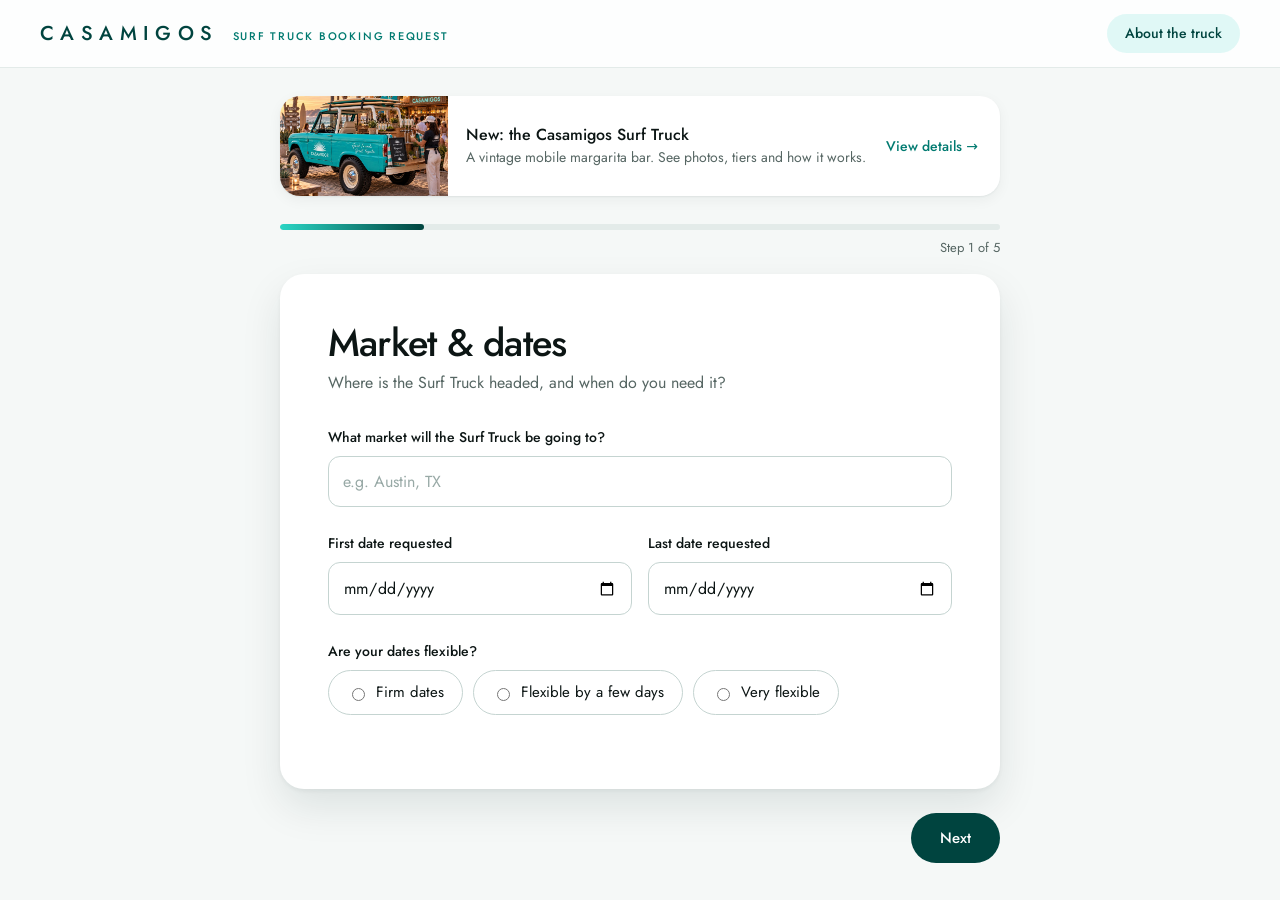
==== commit 087c374c: "Remove Bronco references from copy and images Co-Authored-By: Claude Sonnet 5.5 <noreply@anthropic.c" ====
--- a/index.html
+++ b/index.html
@@ -7,9 +7,7 @@
   <title>Casamigos Surf Truck Booking Request</title>
   <link rel="preconnect" href="https://fonts.googleapis.com">
   <link rel="preconnect" href="https://fonts.gstatic.com" crossorigin>
-  <link
-    href="https://fonts.googleapis.com/css2?family=Jost:wght@300;400;500;600&display=swap"
-    rel="stylesheet">
+  <link href="https://fonts.googleapis.com/css2?family=Jost:wght@300;400;500;600&display=swap" rel="stylesheet">
   <link rel="stylesheet" href="styles.css" />
 </head>
 
@@ -26,291 +24,292 @@
 
   <div class="form-wrap">
 
-  <a class="truck-banner" href="truck.html">
-    <img src="images/hero.jpg" alt="Casamigos Surf Truck, 1968 Ford Bronco" />
-    <span class="truck-banner-text">
-      <b>New: the Casamigos Surf Truck</b>
-      A 1968 Ford Bronco mobile margarita bar. See photos, tiers and how it works.
-    </span>
-    <span class="truck-banner-link">View details &rarr;</span>
-  </a>
-
-  <div class="progress-wrap">
-    <div class="progress-track">
-      <div class="progress-fill" id="progressFill"></div>
+    <a class="truck-banner" href="truck.html">
+      <img src="images/hero.jpg" alt="Casamigos Surf Truck" />
+      <span class="truck-banner-text">
+        <b>New: the Casamigos Surf Truck</b>
+        A vintage mobile margarita bar. See photos, tiers and how it works.
+      </span>
+      <span class="truck-banner-link">View details &rarr;</span>
+    </a>
+
+    <div class="progress-wrap">
+      <div class="progress-track">
+        <div class="progress-fill" id="progressFill"></div>
+      </div>
+      <div class="step-label" id="stepLabel">Step 1 of 5</div>
     </div>
-    <div class="step-label" id="stepLabel">Step 1 of 5</div>
-  </div>
-
-  <main class="form-shell">
-
-    <!-- STEP 1: MARKET & DATES -->
-    <section class="step active" data-step="1">
-      <h1>Market &amp; dates</h1>
-      <p class="step-desc">Where is the Surf Truck headed, and when do you need it?</p>
-
-      <div class="field">
-        <label for="market">What market will the Surf Truck be going to?</label>
-        <input type="text" id="market" placeholder="e.g. Austin, TX" />
+
+    <main class="form-shell">
+
+      <!-- STEP 1: MARKET & DATES -->
+      <section class="step active" data-step="1">
+        <h1>Market &amp; dates</h1>
+        <p class="step-desc">Where is the Surf Truck headed, and when do you need it?</p>
+
+        <div class="field">
+          <label for="market">What market will the Surf Truck be going to?</label>
+          <input type="text" id="market" placeholder="e.g. Austin, TX" />
+        </div>
+
+        <div class="field-row">
+          <div class="field">
+            <label for="startDate">First date requested</label>
+            <input type="date" id="startDate" />
+          </div>
+          <div class="field">
+            <label for="endDate">Last date requested</label>
+            <input type="date" id="endDate" />
+          </div>
+        </div>
+
+        <div class="field">
+          <label>Are your dates flexible?</label>
+          <div class="radio-row">
+            <label class="radio-pill"><input type="radio" name="flexible" value="Firm dates"> Firm dates</label>
+            <label class="radio-pill"><input type="radio" name="flexible" value="Flexible by a few days"> Flexible by a
+              few
+              days</label>
+            <label class="radio-pill"><input type="radio" name="flexible" value="Very flexible"> Very flexible</label>
+          </div>
+        </div>
+      </section>
+
+      <!-- STEP 2: USAGE -->
+      <section class="step" data-step="2">
+        <h1>How will the Surf Truck be used?</h1>
+        <p class="step-desc">Pick the closest fit. This helps us plan staffing and logistics.</p>
+
+        <div class="asset-grid">
+          <div class="asset-card" data-use="Commercial Blitzing">
+            <div class="asset-icon">🏪</div>
+            <h3>Commercial Blitzing</h3>
+            <p class="asset-desc">Multi-stop route to accounts, bars, restaurants and retailers.</p>
+          </div>
+          <div class="asset-card" data-use="Small Event">
+            <div class="asset-icon">🥂</div>
+            <h3>Small Event</h3>
+            <p class="asset-desc">Private party, account tasting, or local gathering.</p>
+          </div>
+          <div class="asset-card" data-use="Large Event">
+            <div class="asset-icon">🎪</div>
+            <h3>Large Event</h3>
+            <p class="asset-desc">Festival, concert, sponsorship or major public activation.</p>
+          </div>
+        </div>
+
+        <div class="field-group" id="usageDetails" hidden>
+          <h2 class="subsection-heading">Tell us more</h2>
+
+          <div class="field">
+            <label for="eventName" id="eventNameLabel">Event name</label>
+            <input type="text" id="eventName" placeholder="e.g. Austin Food + Wine Festival" />
+          </div>
+
+          <div class="field" data-use="Small Event,Large Event">
+            <label for="attendance">Expected attendance</label>
+            <select id="attendance">
+              <option value="">Select one</option>
+              <option>Under 100</option>
+              <option>100–500</option>
+              <option>500–2,000</option>
+              <option>2,000–10,000</option>
+              <option>10,000+</option>
+            </select>
+          </div>
+
+          <div class="field" data-use="Commercial Blitzing">
+            <label for="stops"># of stops planned (multi-stop route)</label>
+            <input type="number" id="stops" min="1" placeholder="e.g. 8" />
+          </div>
+
+          <div class="field-row">
+            <div class="field">
+              <label for="dailyStart">Daily start time</label>
+              <input type="time" id="dailyStart" value="12:00" />
+            </div>
+            <div class="field">
+              <label for="dailyEnd">Daily end time</label>
+              <input type="time" id="dailyEnd" value="18:00" />
+            </div>
+          </div>
+
+          <div class="field" data-use="Small Event,Large Event">
+            <label>Will the truck be parked in a fixed spot or moving?</label>
+            <div class="radio-row">
+              <label class="radio-pill"><input type="radio" name="mobility" value="Stationary"> Stationary</label>
+              <label class="radio-pill"><input type="radio" name="mobility" value="Moving"> Moving</label>
+              <label class="radio-pill"><input type="radio" name="mobility" value="Both"> Both</label>
+            </div>
+          </div>
+
+          <div class="field" data-use="Small Event,Large Event">
+            <label>Is this a public or private event?</label>
+            <div class="radio-row">
+              <label class="radio-pill"><input type="radio" name="publicPrivate" value="Public"> Public</label>
+              <label class="radio-pill"><input type="radio" name="publicPrivate" value="Private"> Private</label>
+            </div>
+          </div>
+        </div>
+      </section>
+
+      <!-- STEP 3: LOGISTICS -->
+      <section class="step" data-step="3">
+        <h1>Logistics</h1>
+        <p class="step-desc">A few details to make sure the truck arrives ready to go.</p>
+
+        <div class="field">
+          <label>Is there a safe, legal parking spot for the truck at each stop or location?</label>
+          <div class="radio-row">
+            <label class="radio-pill"><input type="radio" name="parking" value="Yes"> Yes</label>
+            <label class="radio-pill"><input type="radio" name="parking" value="No"> No</label>
+            <label class="radio-pill"><input type="radio" name="parking" value="Not sure"> Not sure</label>
+          </div>
+        </div>
+
+        <div class="field">
+          <label>Are any permits, event passes or venue approvals required?</label>
+          <div class="radio-row">
+            <label class="radio-pill"><input type="radio" name="permits" value="Yes"> Yes</label>
+            <label class="radio-pill"><input type="radio" name="permits" value="No"> No</label>
+            <label class="radio-pill"><input type="radio" name="permits" value="Not sure"> Not sure</label>
+          </div>
+        </div>
+
+        <div class="field">
+          <label>Will samples be poured or served from the truck?</label>
+          <div class="radio-row">
+            <label class="radio-pill"><input type="radio" name="sampling" value="Yes"> Yes</label>
+            <label class="radio-pill"><input type="radio" name="sampling" value="No"> No</label>
+            <label class="radio-pill"><input type="radio" name="sampling" value="Not sure"> Not sure</label>
+          </div>
+        </div>
+
+        <div class="field">
+          <label>Who will staff the truck on-site?</label>
+          <div class="radio-row">
+            <label class="radio-pill"><input type="radio" name="staffing" value="Market team"> Market team</label>
+            <label class="radio-pill"><input type="radio" name="staffing" value="Brand ambassadors / agency"> Brand
+              ambassadors / agency</label>
+            <label class="radio-pill"><input type="radio" name="staffing" value="Need help"> Need help</label>
+          </div>
+        </div>
+
+        <div class="field">
+          <label for="deliveryAddress">Event Address</label>
+          <input type="text" id="deliveryAddress" placeholder="Street address, city, state" />
+        </div>
+
+        <div class="field">
+          <label for="notes">Additional notes or special requests</label>
+          <textarea id="notes" rows="3" placeholder="Anything else the team should know"></textarea>
+        </div>
+      </section>
+
+      <!-- STEP 4: CONTACT -->
+      <section class="step" data-step="4">
+        <h1>Primary contact</h1>
+        <p class="step-desc">Who is the primary point of contact for the market?</p>
+
+        <div class="field">
+          <label for="pocName">Primary point of contact</label>
+          <input type="text" id="pocName" placeholder="Jane Doe" />
+        </div>
+
+        <div class="field-row">
+          <div class="field">
+            <label for="pocEmail">Point of contact email</label>
+            <input type="email" id="pocEmail" placeholder="jane@example.com" />
+          </div>
+          <div class="field">
+            <label for="pocPhone">Point of contact phone number</label>
+            <input type="tel" id="pocPhone" placeholder="(555) 555-5555" />
+          </div>
+        </div>
+
+        <div class="field">
+          <label for="pocRole">Role / title (optional)</label>
+          <input type="text" id="pocRole" placeholder="e.g. Market Manager" />
+        </div>
+      </section>
+
+      <!-- STEP 5: REVIEW -->
+      <section class="step" data-step="5">
+        <h1>Review &amp; submit</h1>
+        <p class="step-desc">Confirm the details below before sending your request.</p>
+
+        <div class="review-card">
+          <div class="review-row"><span>Market</span><span id="rvMarket">—</span></div>
+          <div class="review-row"><span>Dates</span><span id="rvDates">—</span></div>
+          <div class="review-row"><span>Duration</span><span id="rvDuration">—</span></div>
+          <div class="review-row"><span>Usage</span><span id="rvUse">—</span></div>
+          <div class="review-row"><span>Contact</span><span id="rvContact">—</span></div>
+          <div class="review-row"><span>Phone</span><span id="rvPhone">—</span></div>
+        </div>
+
+        <button class="btn-primary btn-submit" id="submitBtn">Request the Surf Truck</button>
+      </section>
+
+      <!-- CONFIRMATION -->
+      <section class="step" data-step="confirm">
+        <div class="confirm-wrap">
+          <div class="confirm-check">✓</div>
+          <h1>Your request has been submitted</h1>
+          <p class="step-desc">Submitted <span id="confirmTime"></span>. The team will follow up at
+            <span id="confirmEmail">your email</span> with next steps.
+          </p>
+        </div>
+
+        <ol class="workflow-tracker">
+          <li class="workflow-step done">
+            <span class="workflow-dot">1</span>
+            <div class="workflow-copy">
+              <h3>Submitted</h3>
+              <p>Your request has been received and logged.</p>
+            </div>
+          </li>
+          <li class="workflow-step">
+            <span class="workflow-dot">2</span>
+            <div class="workflow-copy">
+              <h3>Review</h3>
+              <p>The team checks truck availability and logistics for your market and dates.</p>
+            </div>
+          </li>
+          <li class="workflow-step">
+            <span class="workflow-dot">3</span>
+            <div class="workflow-copy">
+              <h3>Approved &amp; scheduled</h3>
+              <p>Your booking is confirmed and added to the Surf Truck calendar.</p>
+            </div>
+          </li>
+          <li class="workflow-step">
+            <span class="workflow-dot">4</span>
+            <div class="workflow-copy">
+              <h3>Delivery &amp; execution</h3>
+              <p>The truck arrives in market and your activation runs.</p>
+            </div>
+          </li>
+          <li class="workflow-step">
+            <span class="workflow-dot">5</span>
+            <div class="workflow-copy">
+              <h3>Return &amp; recap</h3>
+              <p>The truck is returned and a post-activation recap is shared.</p>
+            </div>
+          </li>
+        </ol>
+      </section>
+
+      <!-- NAV -->
+      <div class="nav-row">
+        <button class="btn-secondary" id="backBtn">Back</button>
+        <button class="btn-primary" id="nextBtn">Next</button>
       </div>
 
-      <div class="field-row">
-        <div class="field">
-          <label for="startDate">First date requested</label>
-          <input type="date" id="startDate" />
-        </div>
-        <div class="field">
-          <label for="endDate">Last date requested</label>
-          <input type="date" id="endDate" />
-        </div>
-      </div>
-
-      <div class="field">
-        <label>Are your dates flexible?</label>
-        <div class="radio-row">
-          <label class="radio-pill"><input type="radio" name="flexible" value="Firm dates"> Firm dates</label>
-          <label class="radio-pill"><input type="radio" name="flexible" value="Flexible by a few days"> Flexible by a few
-            days</label>
-          <label class="radio-pill"><input type="radio" name="flexible" value="Very flexible"> Very flexible</label>
-        </div>
-      </div>
-    </section>
-
-    <!-- STEP 2: USAGE -->
-    <section class="step" data-step="2">
-      <h1>How will the Surf Truck be used?</h1>
-      <p class="step-desc">Pick the closest fit. This helps us plan staffing and logistics.</p>
-
-      <div class="asset-grid">
-        <div class="asset-card" data-use="Commercial Blitzing">
-          <div class="asset-icon">🏪</div>
-          <h3>Commercial Blitzing</h3>
-          <p class="asset-desc">Multi-stop route to accounts, bars, restaurants and retailers.</p>
-        </div>
-        <div class="asset-card" data-use="Small Event">
-          <div class="asset-icon">🥂</div>
-          <h3>Small Event</h3>
-          <p class="asset-desc">Private party, account tasting, or local gathering.</p>
-        </div>
-        <div class="asset-card" data-use="Large Event">
-          <div class="asset-icon">🎪</div>
-          <h3>Large Event</h3>
-          <p class="asset-desc">Festival, concert, sponsorship or major public activation.</p>
-        </div>
-      </div>
-
-      <div class="field-group" id="usageDetails" hidden>
-        <h2 class="subsection-heading">Tell us more</h2>
-
-        <div class="field">
-          <label for="eventName" id="eventNameLabel">Event name</label>
-          <input type="text" id="eventName" placeholder="e.g. Austin Food + Wine Festival" />
-        </div>
-
-        <div class="field" data-use="Small Event,Large Event">
-          <label for="attendance">Expected attendance</label>
-          <select id="attendance">
-            <option value="">Select one</option>
-            <option>Under 100</option>
-            <option>100–500</option>
-            <option>500–2,000</option>
-            <option>2,000–10,000</option>
-            <option>10,000+</option>
-          </select>
-        </div>
-
-        <div class="field" data-use="Commercial Blitzing">
-          <label for="stops"># of stops planned (multi-stop route)</label>
-          <input type="number" id="stops" min="1" placeholder="e.g. 8" />
-        </div>
-
-        <div class="field-row">
-          <div class="field">
-            <label for="dailyStart">Daily start time</label>
-            <input type="time" id="dailyStart" value="12:00" />
-          </div>
-          <div class="field">
-            <label for="dailyEnd">Daily end time</label>
-            <input type="time" id="dailyEnd" value="18:00" />
-          </div>
-        </div>
-
-        <div class="field" data-use="Small Event,Large Event">
-          <label>Will the truck be parked in a fixed spot or moving?</label>
-          <div class="radio-row">
-            <label class="radio-pill"><input type="radio" name="mobility" value="Stationary"> Stationary</label>
-            <label class="radio-pill"><input type="radio" name="mobility" value="Moving"> Moving</label>
-            <label class="radio-pill"><input type="radio" name="mobility" value="Both"> Both</label>
-          </div>
-        </div>
-
-        <div class="field" data-use="Small Event,Large Event">
-          <label>Is this a public or private event?</label>
-          <div class="radio-row">
-            <label class="radio-pill"><input type="radio" name="publicPrivate" value="Public"> Public</label>
-            <label class="radio-pill"><input type="radio" name="publicPrivate" value="Private"> Private</label>
-          </div>
-        </div>
-      </div>
-    </section>
-
-    <!-- STEP 3: LOGISTICS -->
-    <section class="step" data-step="3">
-      <h1>Logistics</h1>
-      <p class="step-desc">A few details to make sure the truck arrives ready to go.</p>
-
-      <div class="field">
-        <label>Is there a safe, legal parking spot for the truck at each stop or location?</label>
-        <div class="radio-row">
-          <label class="radio-pill"><input type="radio" name="parking" value="Yes"> Yes</label>
-          <label class="radio-pill"><input type="radio" name="parking" value="No"> No</label>
-          <label class="radio-pill"><input type="radio" name="parking" value="Not sure"> Not sure</label>
-        </div>
-      </div>
-
-      <div class="field">
-        <label>Are any permits, event passes or venue approvals required?</label>
-        <div class="radio-row">
-          <label class="radio-pill"><input type="radio" name="permits" value="Yes"> Yes</label>
-          <label class="radio-pill"><input type="radio" name="permits" value="No"> No</label>
-          <label class="radio-pill"><input type="radio" name="permits" value="Not sure"> Not sure</label>
-        </div>
-      </div>
-
-      <div class="field">
-        <label>Will samples be poured or served from the truck?</label>
-        <div class="radio-row">
-          <label class="radio-pill"><input type="radio" name="sampling" value="Yes"> Yes</label>
-          <label class="radio-pill"><input type="radio" name="sampling" value="No"> No</label>
-          <label class="radio-pill"><input type="radio" name="sampling" value="Not sure"> Not sure</label>
-        </div>
-      </div>
-
-      <div class="field">
-        <label>Who will staff the truck on-site?</label>
-        <div class="radio-row">
-          <label class="radio-pill"><input type="radio" name="staffing" value="Market team"> Market team</label>
-          <label class="radio-pill"><input type="radio" name="staffing" value="Brand ambassadors / agency"> Brand
-            ambassadors / agency</label>
-          <label class="radio-pill"><input type="radio" name="staffing" value="Need help"> Need help</label>
-        </div>
-      </div>
-
-      <div class="field">
-        <label for="deliveryAddress">Delivery / pickup address (optional)</label>
-        <input type="text" id="deliveryAddress" placeholder="Street address, city, state" />
-      </div>
-
-      <div class="field">
-        <label for="notes">Additional notes or special requests</label>
-        <textarea id="notes" rows="3" placeholder="Anything else the team should know"></textarea>
-      </div>
-    </section>
-
-    <!-- STEP 4: CONTACT -->
-    <section class="step" data-step="4">
-      <h1>Primary contact</h1>
-      <p class="step-desc">Who is the primary point of contact for the market?</p>
-
-      <div class="field">
-        <label for="pocName">Primary point of contact</label>
-        <input type="text" id="pocName" placeholder="Jane Doe" />
-      </div>
-
-      <div class="field-row">
-        <div class="field">
-          <label for="pocEmail">Point of contact email</label>
-          <input type="email" id="pocEmail" placeholder="jane@example.com" />
-        </div>
-        <div class="field">
-          <label for="pocPhone">Point of contact phone number</label>
-          <input type="tel" id="pocPhone" placeholder="(555) 555-5555" />
-        </div>
-      </div>
-
-      <div class="field">
-        <label for="pocRole">Role / title (optional)</label>
-        <input type="text" id="pocRole" placeholder="e.g. Market Manager" />
-      </div>
-    </section>
-
-    <!-- STEP 5: REVIEW -->
-    <section class="step" data-step="5">
-      <h1>Review &amp; submit</h1>
-      <p class="step-desc">Confirm the details below before sending your request.</p>
-
-      <div class="review-card">
-        <div class="review-row"><span>Market</span><span id="rvMarket">—</span></div>
-        <div class="review-row"><span>Dates</span><span id="rvDates">—</span></div>
-        <div class="review-row"><span>Duration</span><span id="rvDuration">—</span></div>
-        <div class="review-row"><span>Usage</span><span id="rvUse">—</span></div>
-        <div class="review-row"><span>Contact</span><span id="rvContact">—</span></div>
-        <div class="review-row"><span>Phone</span><span id="rvPhone">—</span></div>
-      </div>
-
-      <button class="btn-primary btn-submit" id="submitBtn">Request the Surf Truck</button>
-    </section>
-
-    <!-- CONFIRMATION -->
-    <section class="step" data-step="confirm">
-      <div class="confirm-wrap">
-        <div class="confirm-check">✓</div>
-        <h1>Your request has been submitted</h1>
-        <p class="step-desc">Submitted <span id="confirmTime"></span>. The team will follow up at
-          <span id="confirmEmail">your email</span> with next steps.
-        </p>
-      </div>
-
-      <ol class="workflow-tracker">
-        <li class="workflow-step done">
-          <span class="workflow-dot">1</span>
-          <div class="workflow-copy">
-            <h3>Submitted</h3>
-            <p>Your request has been received and logged.</p>
-          </div>
-        </li>
-        <li class="workflow-step">
-          <span class="workflow-dot">2</span>
-          <div class="workflow-copy">
-            <h3>Review</h3>
-            <p>The team checks truck availability and logistics for your market and dates.</p>
-          </div>
-        </li>
-        <li class="workflow-step">
-          <span class="workflow-dot">3</span>
-          <div class="workflow-copy">
-            <h3>Approved &amp; scheduled</h3>
-            <p>Your booking is confirmed and added to the Surf Truck calendar.</p>
-          </div>
-        </li>
-        <li class="workflow-step">
-          <span class="workflow-dot">4</span>
-          <div class="workflow-copy">
-            <h3>Delivery &amp; execution</h3>
-            <p>The truck arrives in market and your activation runs.</p>
-          </div>
-        </li>
-        <li class="workflow-step">
-          <span class="workflow-dot">5</span>
-          <div class="workflow-copy">
-            <h3>Return &amp; recap</h3>
-            <p>The truck is returned and a post-activation recap is shared.</p>
-          </div>
-        </li>
-      </ol>
-    </section>
-
-    <!-- NAV -->
-    <div class="nav-row">
-      <button class="btn-secondary" id="backBtn">Back</button>
-      <button class="btn-primary" id="nextBtn">Next</button>
-    </div>
-
-  </main>
+    </main>
 
   </div>
 
   <script src="script.js"></script>
 </body>
 
-</html>
+</html>
